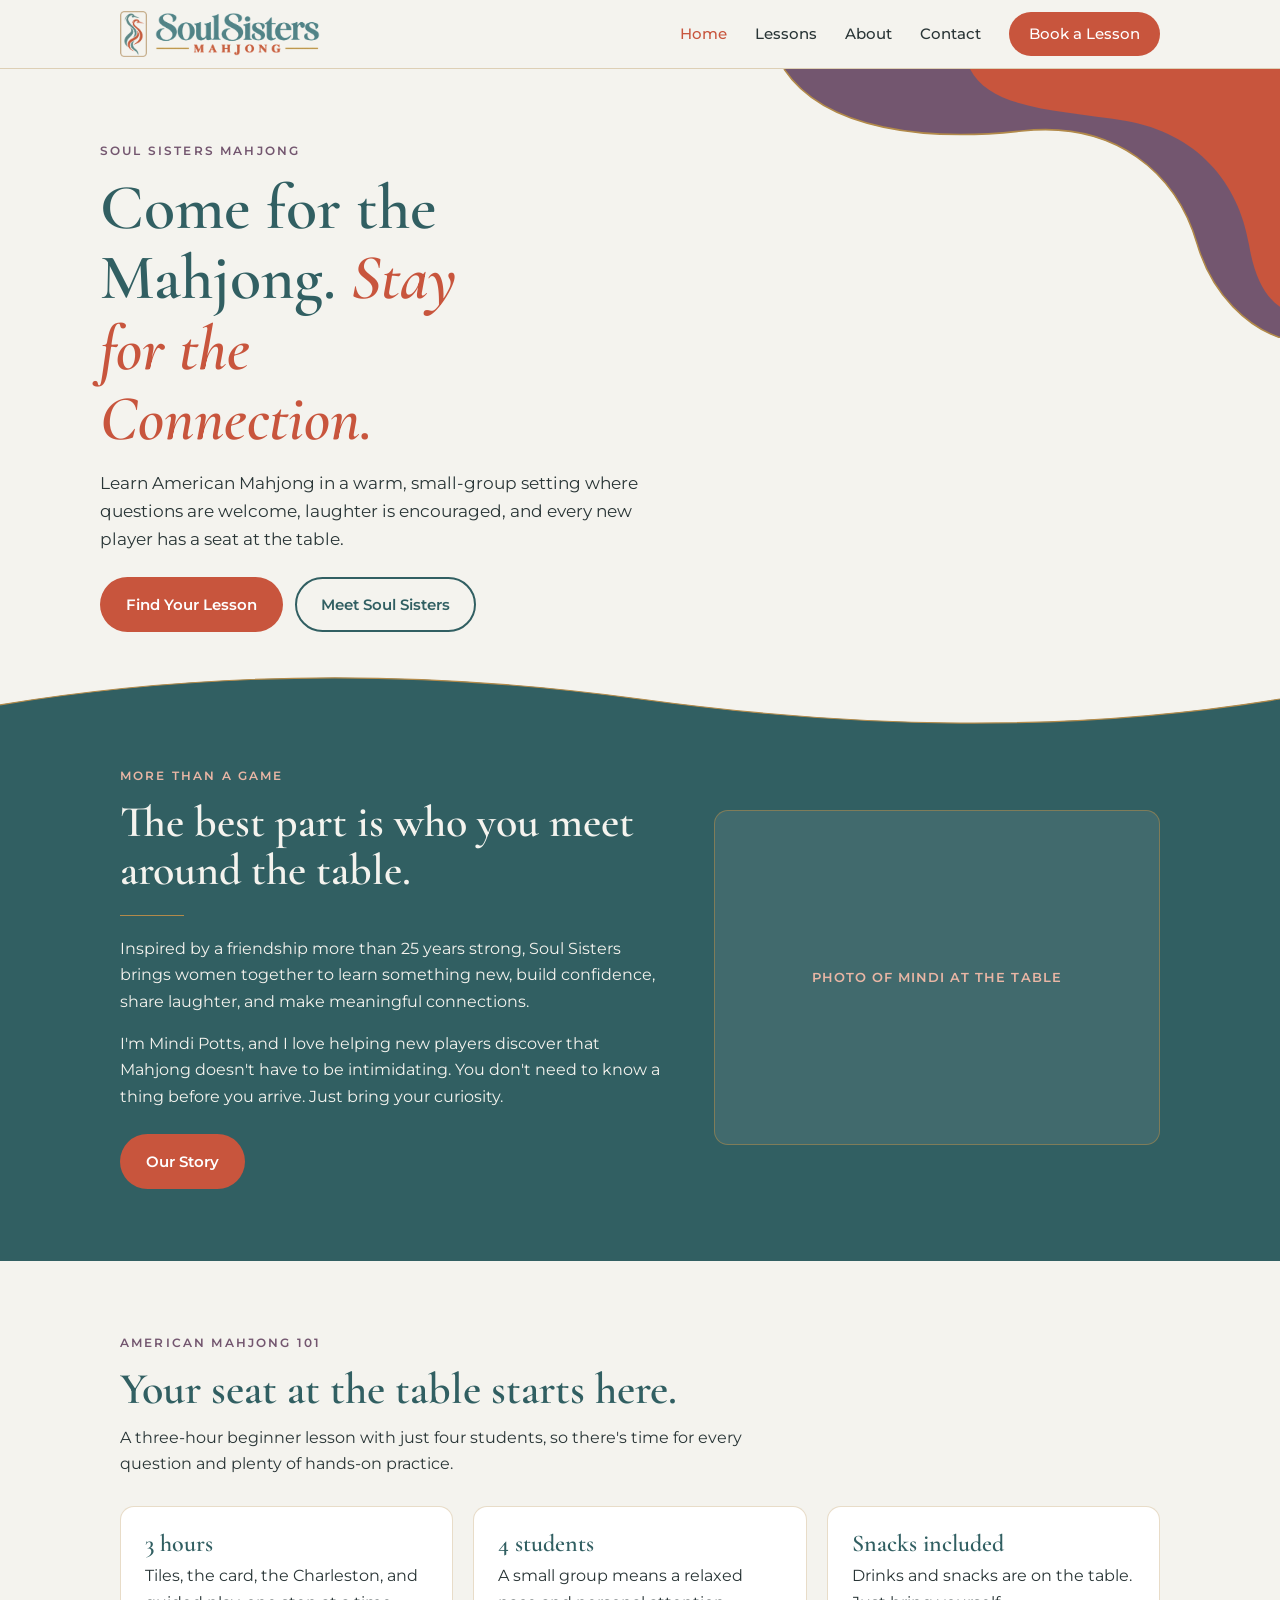
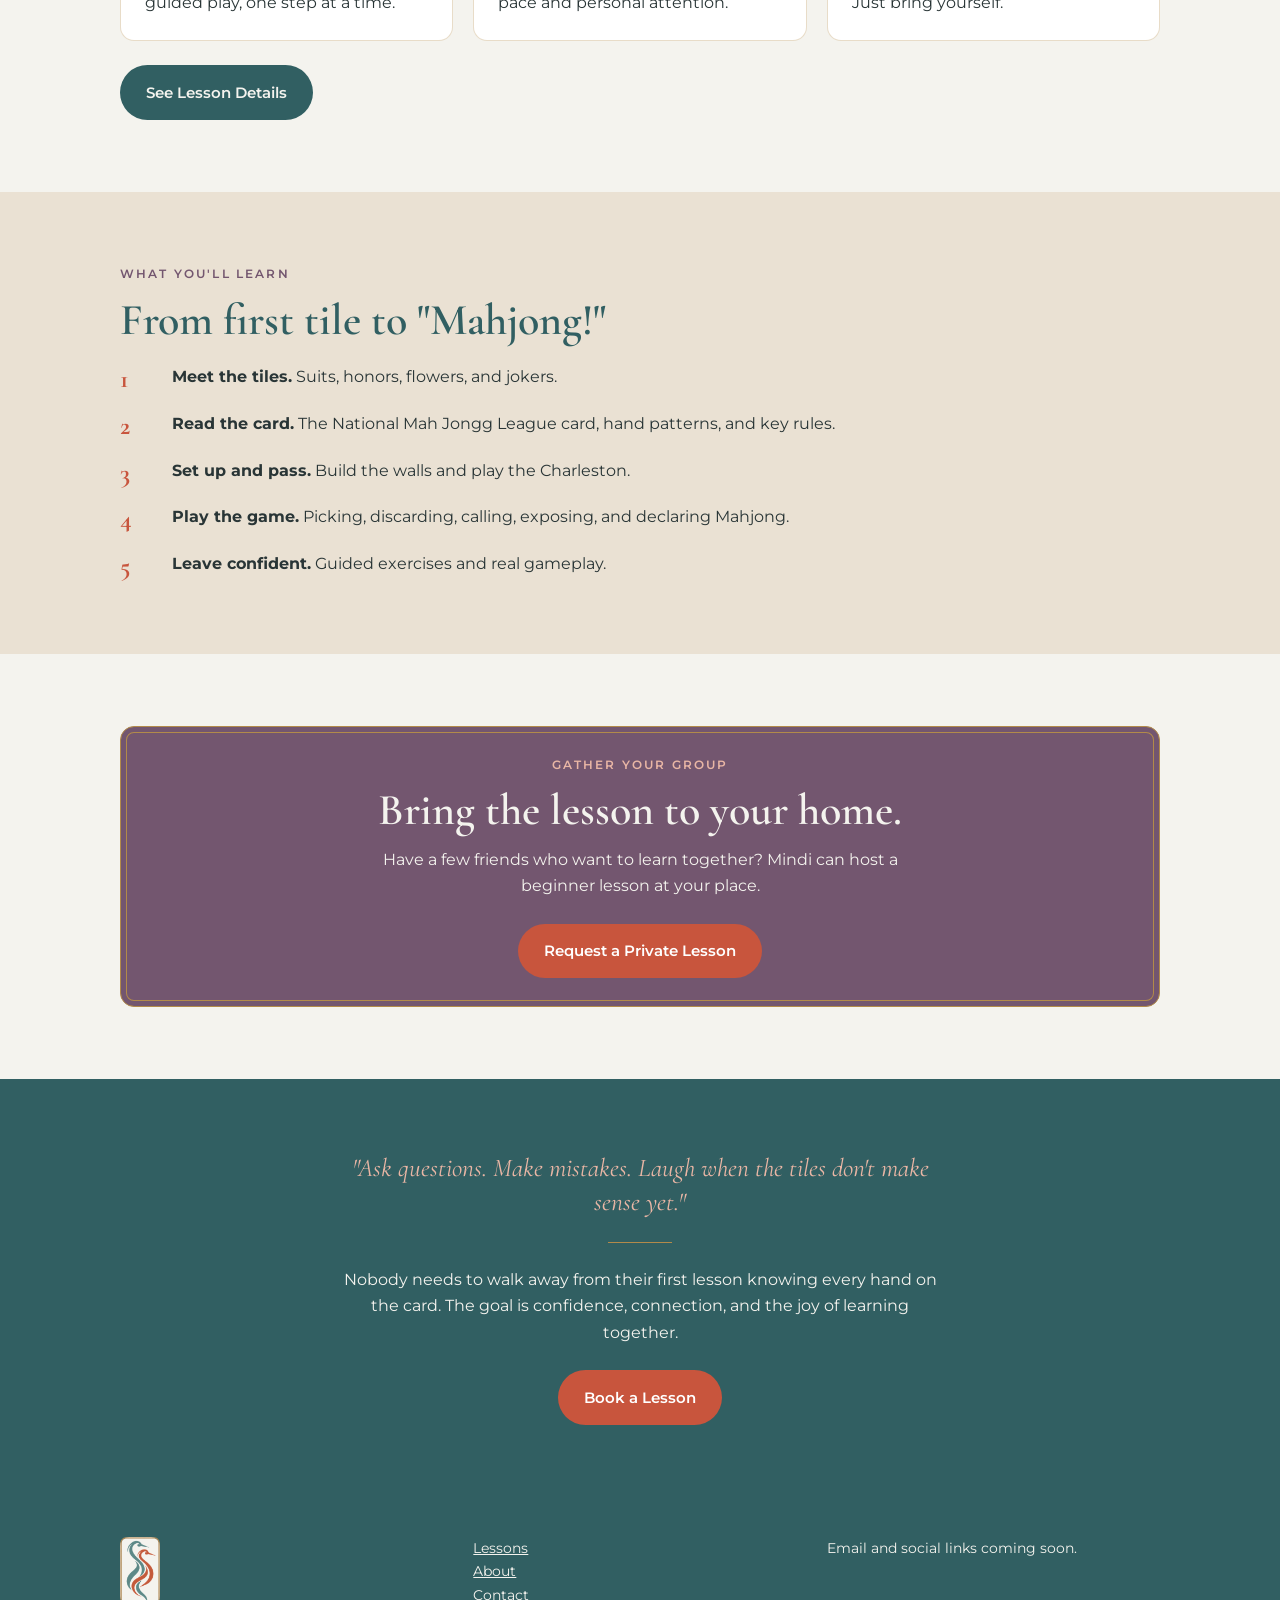
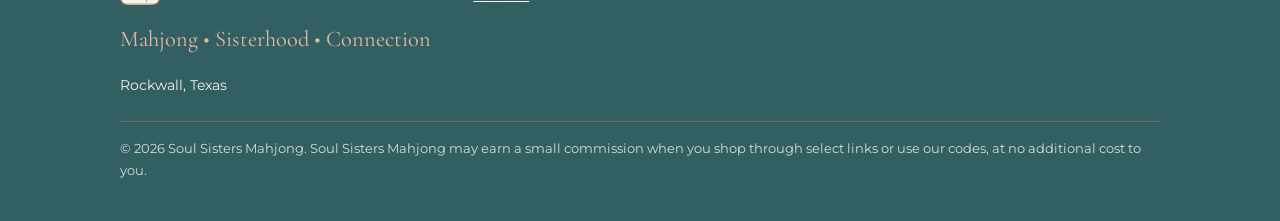
==== index.html @ d0b7b35a "Add official logo and icon to header and footer Co-Authored-By: Claude Opus 5.5 <noreply@anthropic.c" ====
<!DOCTYPE html>
<html lang="en">
<head>
<meta charset="utf-8">
<meta name="viewport" content="width=device-width, initial-scale=1">
<title>Soul Sisters Mahjong</title>
<meta name="description" content="Learn American Mahjong in Rockwall, Texas. Small-group beginner lessons and hosted lessons with Soul Sisters Mahjong.">
<link rel="preconnect" href="https://fonts.googleapis.com">
<link rel="preconnect" href="https://fonts.gstatic.com" crossorigin>
<link href="https://fonts.googleapis.com/css2?family=Cormorant+Garamond:ital,wght@0,500;0,600;0,700;1,500&family=Montserrat:wght@400;500;600;700&display=swap" rel="stylesheet">
<style>
:root{
  --teal:#588B8B;--terracotta:#C8553D;--plum:#73566F;--cream:#F4F3EE;
  --gold:#B28A4A;--deep-teal:#315F62;--blush:#E9B6A5;--sand:#D8C8B2;--ink:#293536;
  --serif:'Cormorant Garamond',Georgia,serif;--sans:'Montserrat',Arial,sans-serif;
  --radius:14px;--max:1080px;
}
*{box-sizing:border-box;margin:0;padding:0}
html{scroll-behavior:smooth}
body{font-family:var(--sans);color:var(--ink);background:var(--cream);font-size:16px;line-height:1.65;-webkit-font-smoothing:antialiased}
h1,h2,h3{font-family:var(--serif);line-height:1.1;color:var(--deep-teal);font-weight:600}
h1{font-size:2.6rem}
h2{font-size:2rem;margin-bottom:.75rem}
h3{font-size:1.5rem;margin-bottom:.4rem}
p+p{margin-top:1rem}
a{color:var(--deep-teal)}
:focus-visible{outline:3px solid var(--terracotta);outline-offset:3px;border-radius:4px}
.wrap{max-width:var(--max);margin:0 auto;padding:0 1.25rem}
.eyebrow{font-size:.75rem;font-weight:600;letter-spacing:.18em;text-transform:uppercase;color:var(--plum);margin-bottom:.75rem;display:block}
.accent{color:var(--terracotta);font-style:italic}
.rule{width:64px;height:1px;background:var(--gold);border:0;margin:1.25rem 0}

/* Buttons */
.btn{display:inline-flex;align-items:center;justify-content:center;min-height:48px;padding:.8rem 1.5rem;border-radius:999px;font-family:var(--sans);font-weight:600;font-size:.95rem;text-decoration:none;cursor:pointer;border:2px solid transparent;transition:transform .15s,background .15s}
.btn:hover{transform:translateY(-1px)}
.btn-primary{background:var(--terracotta);color:#fff}
.btn-primary:hover{background:#b04732}
.btn-dark{background:var(--deep-teal);color:var(--cream)}
.btn-outline{border-color:var(--deep-teal);color:var(--deep-teal);background:transparent}
.btn-row{display:flex;flex-wrap:wrap;gap:.75rem;margin-top:1.5rem}

/* Header */
header{position:sticky;top:0;z-index:20;background:var(--cream);border-bottom:1px solid rgba(178,138,74,.35)}
.bar{display:flex;align-items:center;justify-content:space-between;height:68px}
.logo-slot{display:flex;align-items:center;justify-content:center;height:46px;padding:0 .9rem;border:1.5px dashed var(--gold);border-radius:10px;font-size:.7rem;font-weight:600;letter-spacing:.12em;text-transform:uppercase;color:var(--gold);text-decoration:none;white-space:nowrap}
.brand{display:flex;align-items:center;gap:.5rem;text-decoration:none}
.brand-icon{height:46px;width:auto;display:block}
.brand-word{height:36px;width:auto;display:block}
.menu-btn{width:48px;height:48px;border:0;background:none;cursor:pointer;display:flex;flex-direction:column;justify-content:center;align-items:center;gap:5px}
.menu-btn span{display:block;width:24px;height:2px;background:var(--deep-teal);transition:.2s}
.menu-btn[aria-expanded="true"] span:nth-child(1){transform:translateY(7px) rotate(45deg)}
.menu-btn[aria-expanded="true"] span:nth-child(2){opacity:0}
.menu-btn[aria-expanded="true"] span:nth-child(3){transform:translateY(-7px) rotate(-45deg)}
nav ul{list-style:none}
#nav{display:none;position:absolute;top:68px;left:0;right:0;background:var(--cream);border-bottom:1px solid var(--sand);padding:.5rem 1.25rem 1.25rem}
#nav.open{display:block}
#nav a{display:block;padding:.85rem 0;text-decoration:none;font-weight:500;color:var(--ink);border-bottom:1px solid rgba(216,200,178,.6)}
#nav a[aria-current="page"]{color:var(--terracotta)}
#nav .btn{margin-top:1rem;width:100%;border-bottom:0;color:#fff}

/* Waves */
.wave{display:block;width:100%;height:auto}
.hero{position:relative;overflow:hidden;background:var(--cream)}
.hero-inner{position:relative;z-index:1;padding:2.5rem 0 1rem}
.hero h1{max-width:14ch}
.hero .sub{font-size:1.05rem;max-width:36rem;margin-top:1rem}
.wave-top{position:absolute;top:0;right:0;width:85%;max-width:620px;pointer-events:none}
.page-hero{padding:2.5rem 0 1.5rem}
.page-hero .sub{max-width:38rem;margin-top:.75rem}

/* Sections */
section{padding:3rem 0}
.band-teal{background:var(--deep-teal);color:var(--cream)}
.band-teal h2,.band-teal h3{color:var(--cream)}
.band-teal .eyebrow{color:var(--blush)}
.band-sand{background:#EAE1D3}
.grid{display:grid;gap:1.25rem}
.card{background:#fff;border-radius:var(--radius);padding:1.5rem;border:1px solid rgba(178,138,74,.3)}
.band-teal .card{background:rgba(244,243,238,.08);border-color:rgba(178,138,74,.55);color:var(--cream)}
.steps{list-style:none;counter-reset:s;display:grid;gap:1rem;margin-top:1.25rem}
.steps li{counter-increment:s;display:grid;grid-template-columns:2.5rem 1fr;gap:.75rem;align-items:start}
.steps li::before{content:counter(s);font-family:var(--serif);font-size:1.6rem;font-weight:700;color:var(--terracotta);line-height:1.2}
.price{font-family:var(--serif);font-size:2.8rem;font-weight:700;color:var(--terracotta);line-height:1}
.price small{font-family:var(--sans);font-size:.85rem;font-weight:500;color:var(--ink)}
.facts{list-style:none;margin-top:1rem}
.facts li{padding:.55rem 0;border-top:1px solid var(--sand)}
.photo{aspect-ratio:4/3;border-radius:var(--radius);background:repeating-linear-gradient(45deg,#e7dccb,#e7dccb 12px,#efe6d8 12px,#efe6d8 24px);display:flex;align-items:center;justify-content:center;color:var(--plum);font-size:.8rem;font-weight:600;letter-spacing:.08em;text-transform:uppercase;text-align:center;padding:1rem;border:1px solid var(--sand)}
.quote{font-family:var(--serif);font-size:1.6rem;font-style:italic;color:var(--plum);line-height:1.3}
.note{font-size:.85rem;color:#53605f}

/* Banner (scalloped plum, per flyer) */
.banner{background:var(--plum);color:var(--cream);border-radius:var(--radius);padding:1.75rem 1.5rem;border:1px solid var(--gold);box-shadow:inset 0 0 0 5px var(--plum),inset 0 0 0 6px var(--gold);text-align:center}
.banner h2{color:var(--cream)}

/* Form */
form{display:grid;gap:1rem}
label{font-weight:600;font-size:.9rem;display:block;margin-bottom:.35rem}
input,select,textarea{width:100%;font:inherit;padding:.8rem .9rem;border:1.5px solid var(--sand);border-radius:10px;background:#fff;color:var(--ink);min-height:48px}
input:focus,select:focus,textarea:focus{border-color:var(--deep-teal);outline:none;box-shadow:0 0 0 3px rgba(49,95,98,.2)}
.form-msg{display:none;padding:1rem;border-radius:10px;background:#fff;border-left:4px solid var(--terracotta)}
.form-msg.show{display:block}

/* Footer */
footer{background:var(--deep-teal);color:var(--cream);padding:2.5rem 0 6rem;font-size:.9rem}
.foot-icon{display:inline-block;background:var(--cream);border-radius:9px;line-height:0;margin-bottom:1rem}
.foot-icon img{height:68px;width:auto}
footer .tag{font-family:var(--serif);font-size:1.4rem;color:var(--blush);margin-bottom:.5rem}
footer a{color:var(--cream)}
footer .fine{margin-top:1.5rem;padding-top:1rem;border-top:1px solid rgba(178,138,74,.5);opacity:.85;font-size:.8rem}

/* Sticky mobile CTA */
.sticky-cta{position:fixed;left:1rem;right:1rem;bottom:1rem;z-index:30;box-shadow:0 8px 24px rgba(41,53,54,.25)}

/* Pages */
.page{display:none}
.page.active{display:block}

/* Tablet / desktop */
@media (min-width:760px){
  .brand-word{height:44px}
  h1{font-size:4rem}
  h2{font-size:2.75rem}
  section{padding:4.5rem 0}
  .hero-inner{padding:4.5rem 0 2rem}
  .grid-2{grid-template-columns:1fr 1fr}
  .grid-3{grid-template-columns:repeat(3,1fr)}
  .split{grid-template-columns:1.1fr .9fr;align-items:center;gap:3rem}
  .menu-btn{display:none}
  #nav{display:block;position:static;padding:0;border:0;background:none}
  #nav ul{display:flex;align-items:center;gap:1.75rem}
  #nav a{border:0;padding:.25rem 0;font-size:.92rem}
  #nav .btn{margin:0;width:auto;padding:.6rem 1.25rem;min-height:42px}
  .sticky-cta{display:none}
  footer{padding-bottom:2.5rem}
  .form-2{grid-template-columns:1fr 1fr}
}
@media (prefers-reduced-motion:reduce){*{transition:none!important;scroll-behavior:auto!important}}
</style>
</head>
<body>

<header>
  <div class="wrap bar">
    <a href="#home" class="brand" aria-label="Soul Sisters Mahjong home"><img src="assets/ssm-icon.png" alt="" class="brand-icon" width="142" height="240"><img src="assets/ssm-wordmark.png" alt="Soul Sisters Mahjong" class="brand-word" width="900" height="241"></a>
    <button class="menu-btn" aria-expanded="false" aria-controls="nav" aria-label="Open menu"><span></span><span></span><span></span></button>
    <nav id="nav" aria-label="Main">
      <ul>
        <li><a href="#home">Home</a></li>
        <li><a href="#lessons">Lessons</a></li>
        <li><a href="#about">About</a></li>
        <li><a href="#contact">Contact</a></li>
        <li><a href="#book" class="btn btn-primary book-link">Book a Lesson</a></li>
      </ul>
    </nav>
  </div>
</header>

<main>

<!-- ============ HOME ============ -->
<div class="page" id="page-home">
  <div class="hero">
    <svg class="wave-top" viewBox="0 0 600 260" aria-hidden="true" preserveAspectRatio="xMaxYMin meet">
      <path d="M600 0H120c40 60 140 70 230 60 90-10 150 40 170 110 15 50 50 80 80 90z" fill="#73566F"/>
      <path d="M600 0H300c20 40 90 40 150 50 70 12 110 60 120 120 5 30 15 50 30 60z" fill="#C8553D"/>
      <path d="M120 0c40 60 140 70 230 60 90-10 150 40 170 110 15 50 50 80 80 90" fill="none" stroke="#B28A4A" stroke-width="1.5"/>
    </svg>
    <div class="wrap hero-inner">
      <span class="eyebrow">Soul Sisters Mahjong</span>
      <h1>Come for the Mahjong. <span class="accent">Stay for the Connection.</span></h1>
      <p class="sub">Learn American Mahjong in a warm, small-group setting where questions are welcome, laughter is encouraged, and every new player has a seat at the table.</p>
      <div class="btn-row">
        <a href="#book" class="btn btn-primary book-link">Find Your Lesson</a>
        <a href="#about" class="btn btn-outline">Meet Soul Sisters</a>
      </div>
    </div>
    <svg class="wave" viewBox="0 0 1440 120" aria-hidden="true" preserveAspectRatio="none" style="height:70px">
      <path d="M0 70c240-60 480-60 720-10s480 60 720 0v60H0z" fill="#315F62"/>
      <path d="M0 70c240-60 480-60 720-10s480 60 720 0" fill="none" stroke="#B28A4A" stroke-width="2"/>
    </svg>
  </div>

  <section class="band-teal" style="padding-top:2rem">
    <div class="wrap grid split">
      <div>
        <span class="eyebrow">More Than a Game</span>
        <h2>The best part is who you meet around the table.</h2>
        <hr class="rule">
        <p>Inspired by a friendship more than 25 years strong, Soul Sisters brings women together to learn something new, build confidence, share laughter, and make meaningful connections.</p>
        <p>I'm Mindi Potts, and I love helping new players discover that Mahjong doesn't have to be intimidating. You don't need to know a thing before you arrive. Just bring your curiosity.</p>
        <div class="btn-row"><a href="#about" class="btn btn-primary">Our Story</a></div>
      </div>
      <div class="photo" style="background:rgba(244,243,238,.08);border-color:rgba(178,138,74,.55);color:var(--blush)">Photo of Mindi at the table</div>
    </div>
  </section>

  <section>
    <div class="wrap">
      <span class="eyebrow">American Mahjong 101</span>
      <h2>Your seat at the table starts here.</h2>
      <p style="max-width:40rem">A three-hour beginner lesson with just four students, so there's time for every question and plenty of hands-on practice.</p>
      <div class="grid grid-3" style="margin-top:1.75rem">
        <div class="card"><h3>3 hours</h3><p>Tiles, the card, the Charleston, and guided play, one step at a time.</p></div>
        <div class="card"><h3>4 students</h3><p>A small group means a relaxed pace and personal attention.</p></div>
        <div class="card"><h3>Snacks included</h3><p>Drinks and snacks are on the table. Just bring yourself.</p></div>
      </div>
      <div class="btn-row"><a href="#lessons" class="btn btn-dark">See Lesson Details</a></div>
    </div>
  </section>

  <section class="band-sand">
    <div class="wrap">
      <span class="eyebrow">What You'll Learn</span>
      <h2>From first tile to "Mahjong!"</h2>
      <ol class="steps">
        <li><div><strong>Meet the tiles.</strong> Suits, honors, flowers, and jokers.</div></li>
        <li><div><strong>Read the card.</strong> The National Mah Jongg League card, hand patterns, and key rules.</div></li>
        <li><div><strong>Set up and pass.</strong> Build the walls and play the Charleston.</div></li>
        <li><div><strong>Play the game.</strong> Picking, discarding, calling, exposing, and declaring Mahjong.</div></li>
        <li><div><strong>Leave confident.</strong> Guided exercises and real gameplay.</div></li>
      </ol>
    </div>
  </section>

  <section>
    <div class="wrap">
      <div class="banner">
        <span class="eyebrow" style="color:var(--blush)">Gather Your Group</span>
        <h2>Bring the lesson to your home.</h2>
        <p style="max-width:34rem;margin:0 auto">Have a few friends who want to learn together? Mindi can host a beginner lesson at your place.</p>
        <div class="btn-row" style="justify-content:center"><a href="#contact" class="btn btn-primary">Request a Private Lesson</a></div>
      </div>
    </div>
  </section>

  <section class="band-teal">
    <div class="wrap" style="text-align:center;max-width:40rem">
      <p class="quote" style="color:var(--blush)">"Ask questions. Make mistakes. Laugh when the tiles don't make sense yet."</p>
      <hr class="rule" style="margin:1.5rem auto">
      <p>Nobody needs to walk away from their first lesson knowing every hand on the card. The goal is confidence, connection, and the joy of learning together.</p>
      <div class="btn-row" style="justify-content:center"><a href="#book" class="btn btn-primary book-link">Book a Lesson</a></div>
    </div>
  </section>
</div>

<!-- ============ LESSONS ============ -->
<div class="page" id="page-lessons">
  <div class="wrap page-hero">
    <span class="eyebrow">Learn Mahjong</span>
    <h1>American Mahjong <span class="accent">101</span></h1>
    <p class="sub">Designed for complete beginners. Three hours, four students, and a welcoming table where no question is too small.</p>
  </div>

  <section style="padding-top:1rem">
    <div class="wrap grid grid-2">
      <div class="card">
        <span class="eyebrow">Lesson + 2026 NMJL card</span>
        <div class="price">$55 <small>per person</small></div>
        <p style="margin-top:.75rem">Includes your own National Mah Jongg League card to take home.</p>
      </div>
      <div class="card">
        <span class="eyebrow">Lesson only</span>
        <div class="price">$35 <small>per person</small></div>
        <p style="margin-top:.75rem">For players who already have the current card.</p>
      </div>
    </div>
    <div class="wrap">
      <ul class="facts">
        <li><strong>Length:</strong> 3 hours. Please arrive 10 minutes early.</li>
        <li><strong>Group size:</strong> 4 students maximum.</li>
        <li><strong>Location:</strong> Mindi's home in Rockwall, TX. The address is shared once your seat is confirmed.</li>
        <li><strong>Refreshments:</strong> Snacks and drinks provided.</li>
        <li><strong>Good to know:</strong> A small, friendly French bulldog lives at the home, so let us know about dog allergies.</li>
      </ul>
      <div class="btn-row"><a href="#book" class="btn btn-primary book-link">Reserve Your Seat</a></div>
    </div>
  </section>

  <section class="band-sand">
    <div class="wrap">
      <span class="eyebrow">How the Three Hours Flow</span>
      <h2>One step at a time.</h2>
      <div class="grid grid-2" style="margin-top:1.5rem">
        <div class="card"><h3>Hour one</h3><p>Welcome and introductions, an overview of American Mahjong, then meeting the tiles: Bams, Craks, Dots, Winds, Dragons, Flowers, and Jokers.</p></div>
        <div class="card"><h3>Hour two</h3><p>Reading the NMJL card, then hands-on practice matching sample hands to lines on the card.</p></div>
        <div class="card"><h3>Hour three</h3><p>Setting up the table, the Charleston, and guided play: picking, discarding, calling, exposing, and declaring Mahjong.</p></div>
        <div class="card"><h3>You leave with</h3><p>Real confidence to sit down at a table, plus a few new friends.</p></div>
      </div>
    </div>
  </section>

  <section id="private">
    <div class="wrap grid split">
      <div>
        <span class="eyebrow">Private &amp; Hosted Lessons</span>
        <h2>Learn together with your friends.</h2>
        <hr class="rule">
        <p>Mindi can bring a beginner lesson to your home for your own group. Share your preferred date, your area, and how many people are joining, and she'll follow up with availability and pricing.</p>
        <div class="btn-row"><a href="#contact" class="btn btn-dark">Request a Private Lesson</a></div>
      </div>
      <div class="photo">Photo of a hosted lesson table</div>
    </div>
  </section>
</div>

<!-- ============ ABOUT ============ -->
<div class="page" id="page-about">
  <div class="wrap page-hero">
    <span class="eyebrow">About Soul Sisters</span>
    <h1>Mahjong. Sisterhood. <span class="accent">Connection.</span></h1>
  </div>

  <section style="padding-top:1rem">
    <div class="wrap grid split">
      <div>
        <h2>How it began</h2>
        <hr class="rule">
        <p>Soul Sisters grew from a friendship between two women who shared the same last name, went to the same school, and lived in the same neighborhood, yet didn't meet until later in life.</p>
        <p>They became instant soul sisters, and their friendship has lasted more than 25 years. That unexpected connection is the heart of everything we do: wonderful relationships can begin at a Mahjong table.</p>
      </div>
      <div class="photo">Photo of the two soul sisters</div>
    </div>
  </section>

  <section class="band-teal">
    <div class="wrap grid split">
      <div class="photo" style="background:rgba(244,243,238,.08);border-color:rgba(178,138,74,.55);color:var(--blush)">Portrait of Mindi Potts</div>
      <div>
        <span class="eyebrow">Your Instructor</span>
        <h2>Meet Mindi Potts</h2>
        <hr class="rule">
        <p>I love helping new players discover that Mahjong doesn't have to be intimidating. We'll learn the tiles, understand the card, practice the Charleston, and take the game one step at a time.</p>
        <p>Don't worry about memorizing everything. Mahjong has a learning curve, and that's part of the fun. Ask questions, make mistakes, and laugh along the way.</p>
      </div>
    </div>
  </section>

  <section>
    <div class="wrap" style="text-align:center;max-width:36rem">
      <h2>Pull up a chair.</h2>
      <p>Every table has a seat for you. Come learn something new and find your people.</p>
      <div class="btn-row" style="justify-content:center"><a href="#book" class="btn btn-primary book-link">Join Us at the Table</a></div>
    </div>
  </section>
</div>

<!-- ============ CONTACT ============ -->
<div class="page" id="page-contact">
  <div class="wrap page-hero">
    <span class="eyebrow">Contact</span>
    <h1>Get in <span class="accent">touch</span></h1>
    <p class="sub">Thank you so much for your interest in Soul Sisters Mahjong! Tell us a little about what you're looking for and Mindi will get back to you.</p>
  </div>

  <section style="padding-top:1rem">
    <div class="wrap" style="max-width:720px">
      <p class="note" id="book-note" style="display:none;margin-bottom:1rem;padding:1rem;background:#fff;border-radius:10px;border-left:4px solid var(--gold)">Online booking is coming soon. Send a note below and Mindi will help you find a seat.</p>
      <form id="contact-form" novalidate>
        <div class="grid form-2">
          <div><label for="f-name">Name</label><input id="f-name" name="name" autocomplete="name" required></div>
          <div><label for="f-email">Email</label><input id="f-email" name="email" type="email" autocomplete="email" required></div>
        </div>
        <div class="grid form-2">
          <div><label for="f-type">Lesson type</label>
            <select id="f-type" name="type"><option>Small-group lesson</option><option>Hosted lesson at my home</option><option>Something else</option></select></div>
          <div><label for="f-size">Approximate group size</label><input id="f-size" name="size" inputmode="numeric" placeholder="e.g. 4"></div>
        </div>
        <div class="grid form-2">
          <div><label for="f-date">Preferred date</label><input id="f-date" name="date" type="date"></div>
          <div><label for="f-area">City or area</label><input id="f-area" name="area" autocomplete="address-level2" placeholder="e.g. Rockwall"></div>
        </div>
        <div><label for="f-msg">Message</label><textarea id="f-msg" name="message" rows="4"></textarea></div>
        <button type="submit" class="btn btn-primary" style="justify-self:start">Send Message</button>
        <div class="form-msg" id="form-msg" role="status"></div>
      </form>
    </div>
  </section>
</div>

</main>

<a href="#book" class="btn btn-primary sticky-cta book-link">Book a Lesson</a>

<footer>
  <div class="wrap grid grid-3">
    <div>
      <span class="foot-icon"><img src="assets/ssm-icon.png" alt="" width="142" height="240"></span>
      <p class="tag">Mahjong &bull; Sisterhood &bull; Connection</p>
      <p>Rockwall, Texas</p>
    </div>
    <div>
      <p><a href="#lessons">Lessons</a><br><a href="#about">About</a><br><a href="#contact">Contact</a></p>
    </div>
    <div>
      <p>Email and social links coming soon.</p>
    </div>
  </div>
  <div class="wrap"><p class="fine">&copy; <span id="yr"></span> Soul Sisters Mahjong. Soul Sisters Mahjong may earn a small commission when you shop through select links or use our codes, at no additional cost to you.</p></div>
</footer>

<script>
// ---- SETTINGS ----
// Paste Mindi's Calendly booking link between the quotes, e.g. "https://calendly.com/her-name/mahjong-101"
const CALENDLY_URL = "";

const pages = ["home","lessons","about","contact"];
const nav = document.getElementById("nav");
const menuBtn = document.querySelector(".menu-btn");

document.querySelectorAll(".book-link").forEach(a => {
  if (CALENDLY_URL) { a.href = CALENDLY_URL; a.target = "_blank"; a.rel = "noopener"; }
  else { a.href = "#contact"; a.addEventListener("click", () => { document.getElementById("book-note").style.display = "block"; }); }
});

function show() {
  let id = (location.hash || "#home").slice(1);
  if (id === "private") id = "lessons";
  if (!pages.includes(id)) id = "home";
  pages.forEach(p => document.getElementById("page-" + p).classList.toggle("active", p === id));
  nav.querySelectorAll("a:not(.btn)").forEach(a => { if (a.getAttribute("href") === "#" + id) a.setAttribute("aria-current","page"); else a.removeAttribute("aria-current"); });
  document.title = (id === "home" ? "" : id[0].toUpperCase() + id.slice(1) + " | ") + "Soul Sisters Mahjong";
  if (location.hash === "#private") document.getElementById("private").scrollIntoView();
  else window.scrollTo(0, 0);
  nav.classList.remove("open"); menuBtn.setAttribute("aria-expanded", "false");
}
window.addEventListener("hashchange", show);
show();

menuBtn.addEventListener("click", () => {
  const open = nav.classList.toggle("open");
  menuBtn.setAttribute("aria-expanded", open);
  menuBtn.setAttribute("aria-label", open ? "Close menu" : "Open menu");
});

document.getElementById("contact-form").addEventListener("submit", e => {
  e.preventDefault();
  const f = e.target, msg = document.getElementById("form-msg");
  if (!f.name.value.trim() || !/^\S+@\S+\.\S+$/.test(f.email.value)) {
    msg.textContent = "Please add your name and a valid email so Mindi can reply.";
  } else {
    msg.textContent = "Thank you! This is a preview, so the form isn't connected yet. Nothing was sent.";
  }
  msg.classList.add("show");
});
document.getElementById("yr").textContent = new Date().getFullYear();
</script>
</body>
</html>
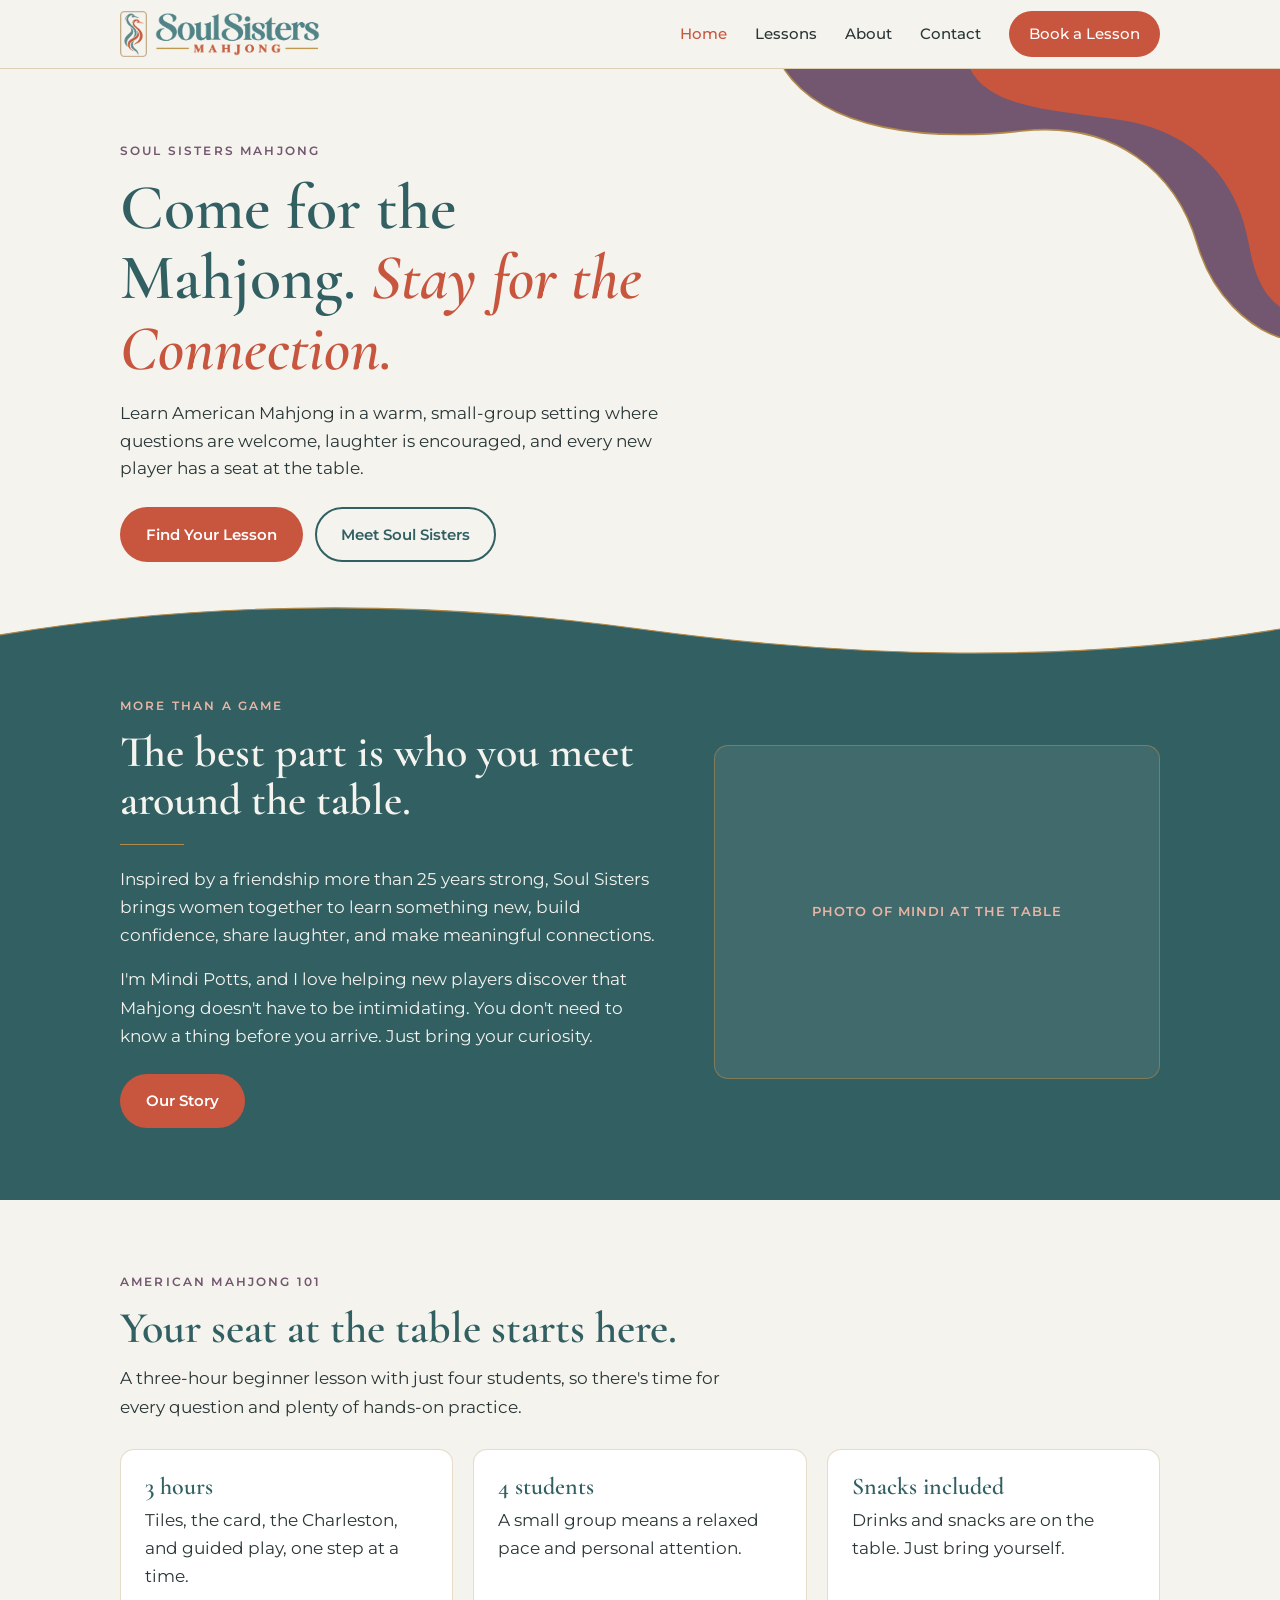
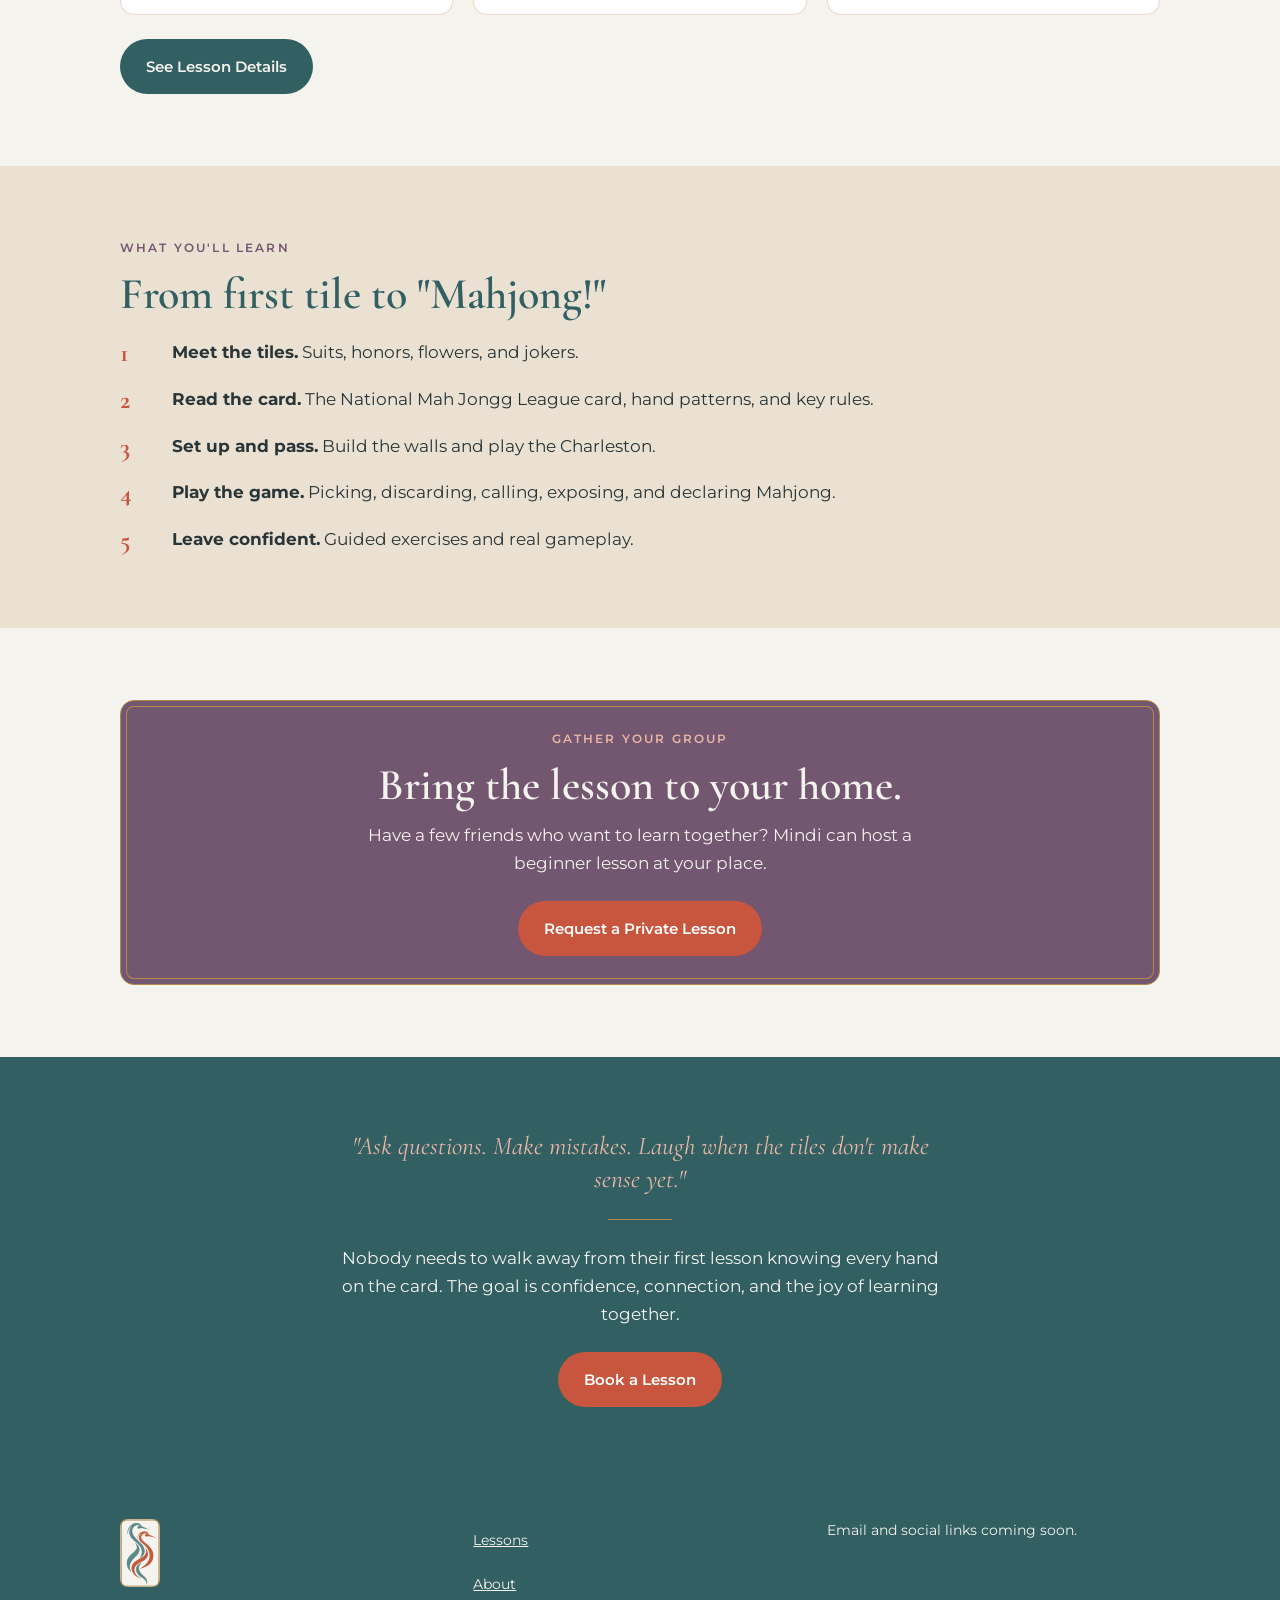
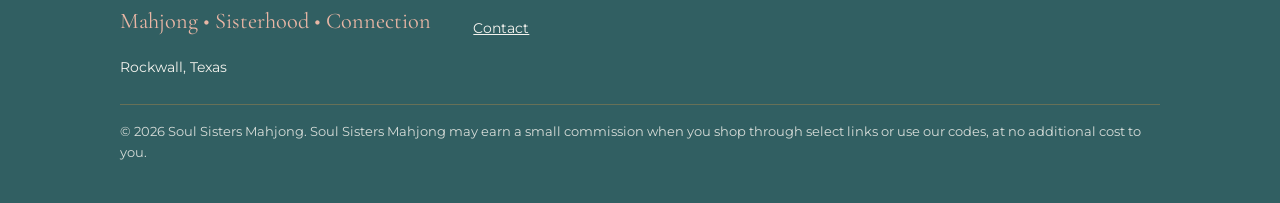
==== commit 180a416a: "Format for desktop and mobile: 44px tap targets, readable line length, fix side padding Co-Authored-" ====
--- a/index.html
+++ b/index.html
@@ -23,6 +23,7 @@
 h2{font-size:2rem;margin-bottom:.75rem}
 h3{font-size:1.5rem;margin-bottom:.4rem}
 p+p{margin-top:1rem}
+main p{max-width:65ch}
 a{color:var(--deep-teal)}
 :focus-visible{outline:3px solid var(--terracotta);outline-offset:3px;border-radius:4px}
 .wrap{max-width:var(--max);margin:0 auto;padding:0 1.25rem}
@@ -61,11 +62,11 @@
 /* Waves */
 .wave{display:block;width:100%;height:auto}
 .hero{position:relative;overflow:hidden;background:var(--cream)}
-.hero-inner{position:relative;z-index:1;padding:2.5rem 0 1rem}
+.hero-inner{position:relative;z-index:1;padding-top:2.5rem;padding-bottom:1rem}
 .hero h1{max-width:14ch}
 .hero .sub{font-size:1.05rem;max-width:36rem;margin-top:1rem}
 .wave-top{position:absolute;top:0;right:0;width:85%;max-width:620px;pointer-events:none}
-.page-hero{padding:2.5rem 0 1.5rem}
+.page-hero{padding-top:2.5rem;padding-bottom:1.5rem}
 .page-hero .sub{max-width:38rem;margin-top:.75rem}
 
 /* Sections */
@@ -105,7 +106,9 @@
 .foot-icon{display:inline-block;background:var(--cream);border-radius:9px;line-height:0;margin-bottom:1rem}
 .foot-icon img{height:68px;width:auto}
 footer .tag{font-family:var(--serif);font-size:1.4rem;color:var(--blush);margin-bottom:.5rem}
-footer a{color:var(--cream)}
+footer a{color:var(--cream);display:inline-flex;align-items:center;min-height:44px}
+footer p br{display:none}
+footer .links{display:flex;flex-direction:column}
 footer .fine{margin-top:1.5rem;padding-top:1rem;border-top:1px solid rgba(178,138,74,.5);opacity:.85;font-size:.8rem}
 
 /* Sticky mobile CTA */
@@ -118,18 +121,20 @@
 /* Tablet / desktop */
 @media (min-width:760px){
   .brand-word{height:44px}
+  body{font-size:17px}
   h1{font-size:4rem}
   h2{font-size:2.75rem}
   section{padding:4.5rem 0}
-  .hero-inner{padding:4.5rem 0 2rem}
+  .hero-inner{padding-top:4.5rem;padding-bottom:2rem}
+  .hero h1{max-width:17ch}
   .grid-2{grid-template-columns:1fr 1fr}
   .grid-3{grid-template-columns:repeat(3,1fr)}
   .split{grid-template-columns:1.1fr .9fr;align-items:center;gap:3rem}
   .menu-btn{display:none}
   #nav{display:block;position:static;padding:0;border:0;background:none}
   #nav ul{display:flex;align-items:center;gap:1.75rem}
-  #nav a{border:0;padding:.25rem 0;font-size:.92rem}
-  #nav .btn{margin:0;width:auto;padding:.6rem 1.25rem;min-height:42px}
+  #nav a{border:0;padding:0;font-size:.92rem;min-height:44px;display:flex;align-items:center}
+  #nav .btn{margin:0;width:auto;padding:.6rem 1.25rem;min-height:46px;justify-content:center}
   .sticky-cta{display:none}
   footer{padding-bottom:2.5rem}
   .form-2{grid-template-columns:1fr 1fr}
@@ -389,7 +394,7 @@
       <p>Rockwall, Texas</p>
     </div>
     <div>
-      <p><a href="#lessons">Lessons</a><br><a href="#about">About</a><br><a href="#contact">Contact</a></p>
+      <p class="links"><a href="#lessons">Lessons</a><a href="#about">About</a><a href="#contact">Contact</a></p>
     </div>
     <div>
       <p>Email and social links coming soon.</p>
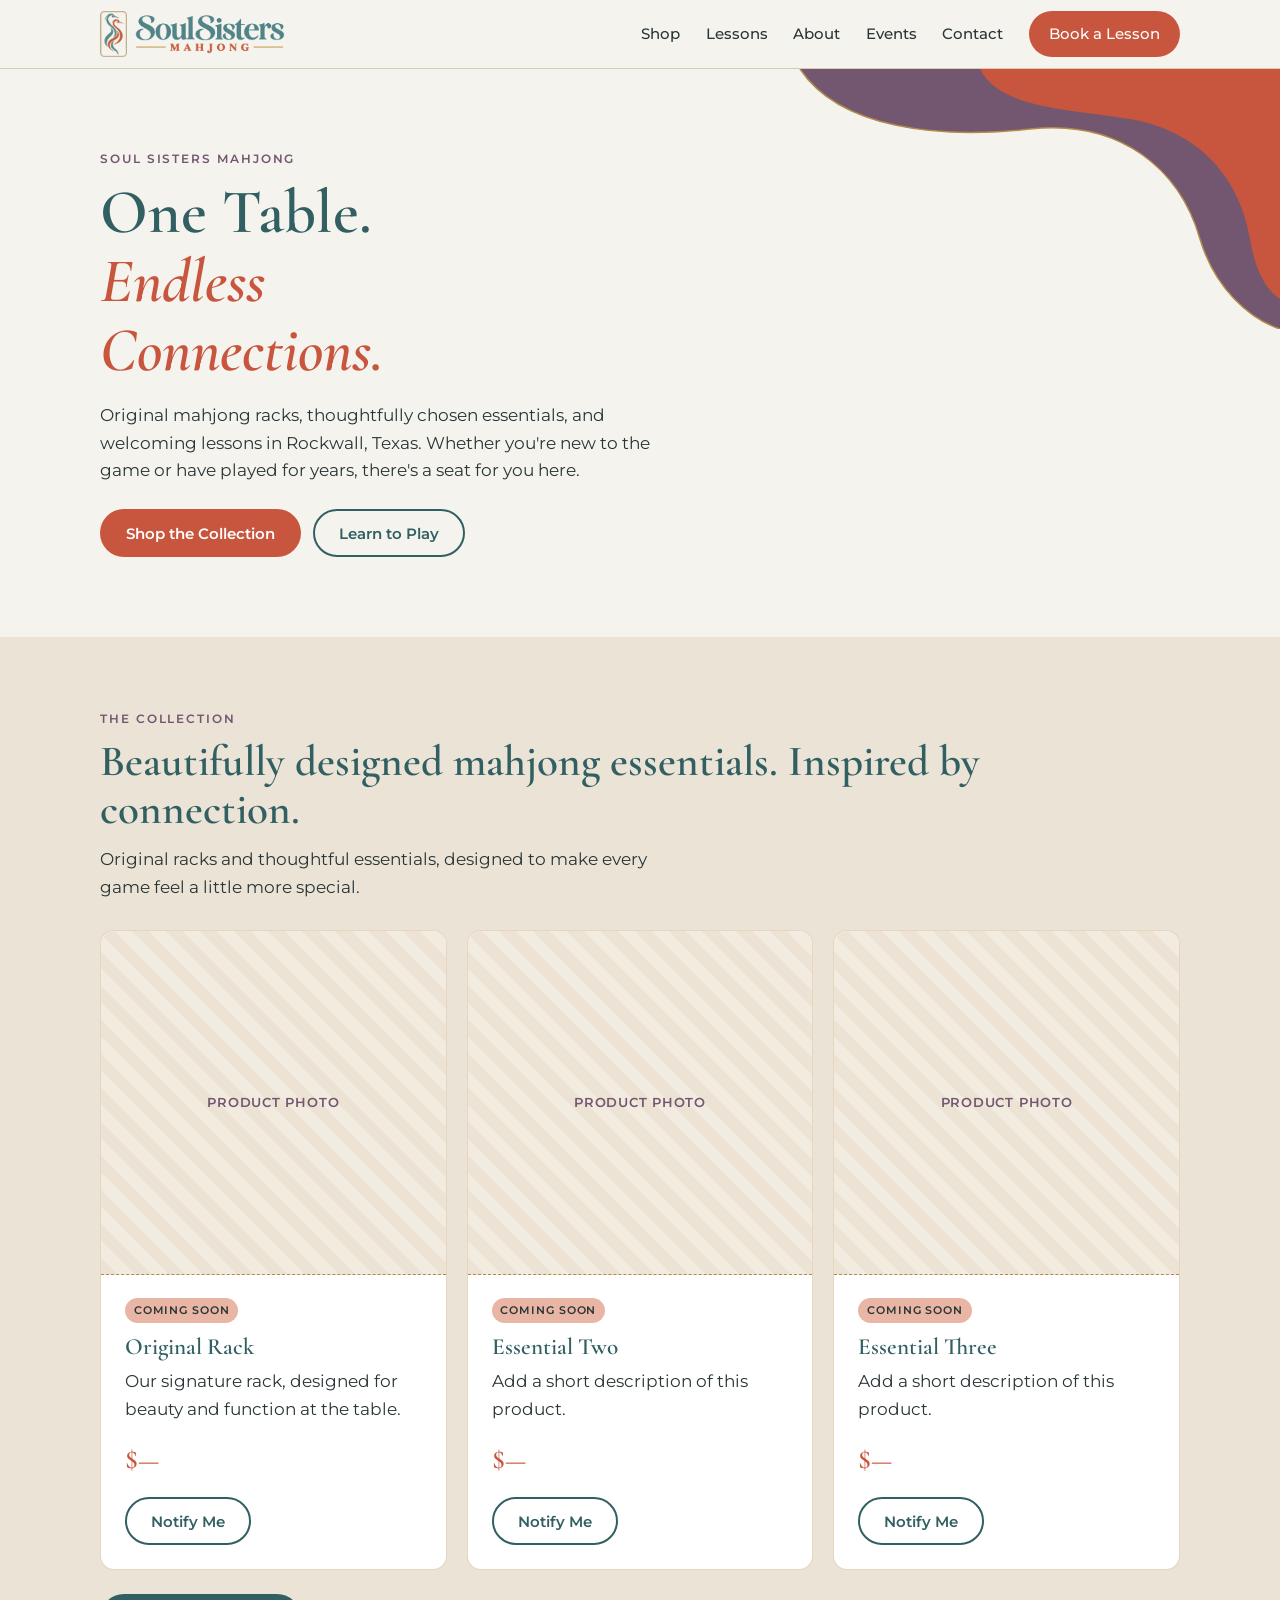
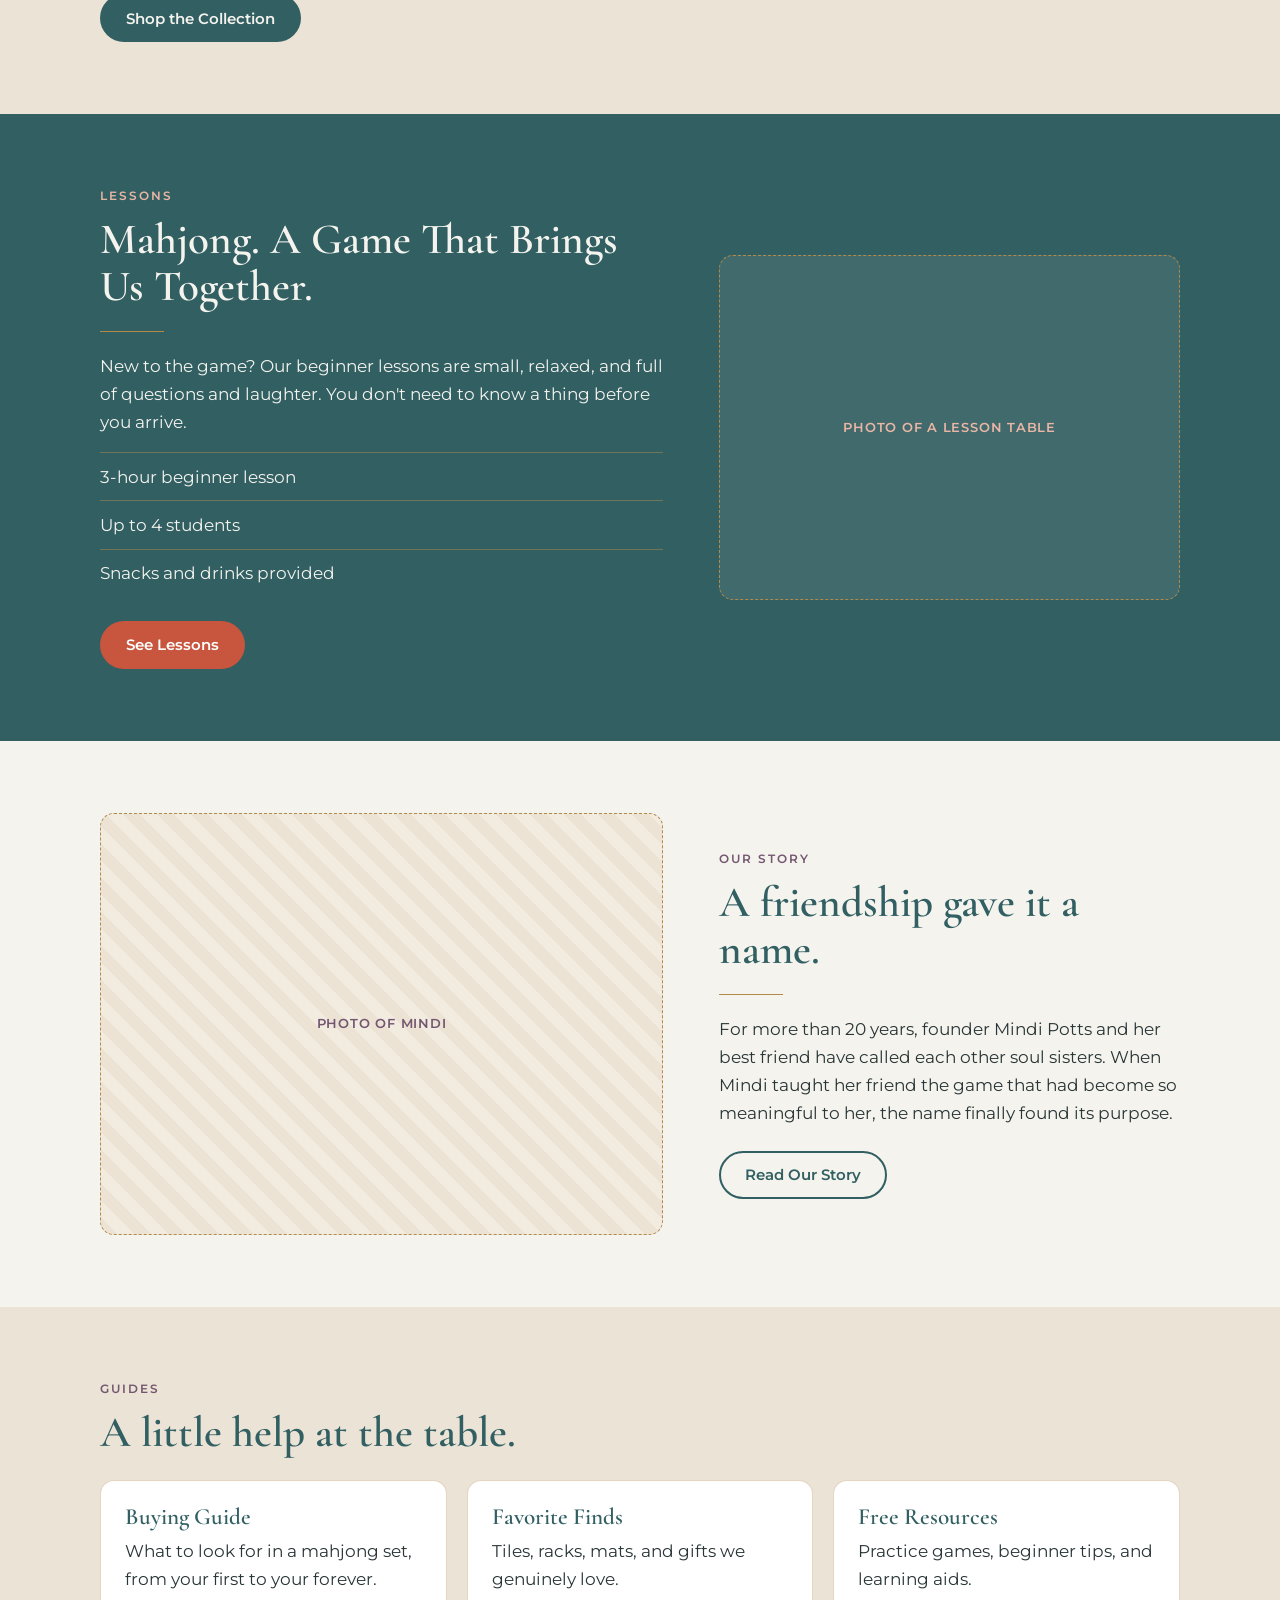
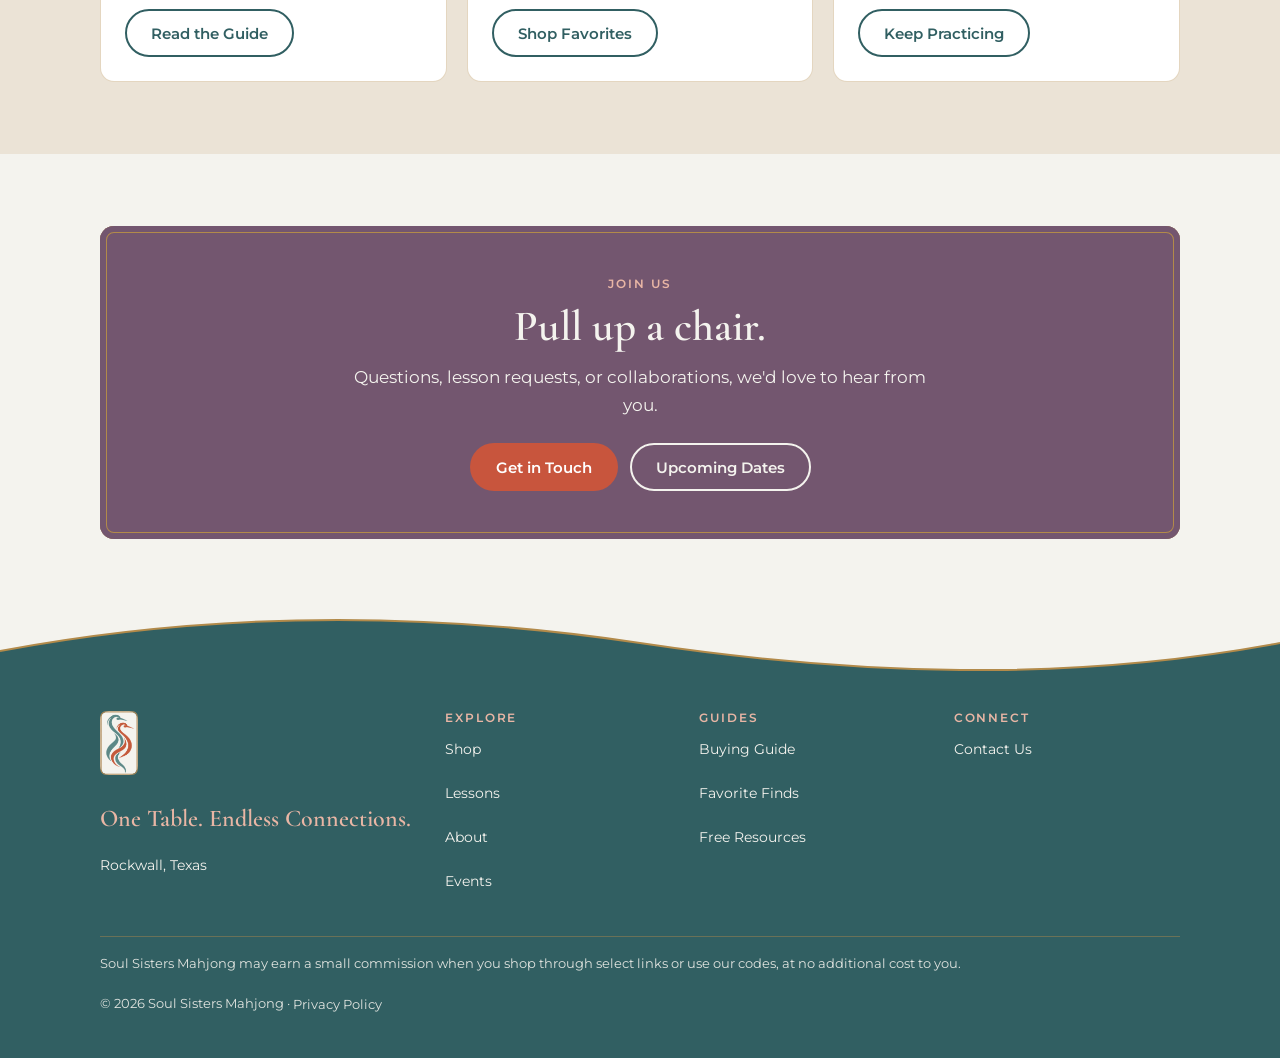
==== commit bb5e7c3e: "Replace 4-page site with the full brand template and booking test page Built from Brand Book v3.0: H" ====
--- a/index.html
+++ b/index.html
@@ -3,451 +3,178 @@
 <head>
 <meta charset="utf-8">
 <meta name="viewport" content="width=device-width, initial-scale=1">
-<title>Soul Sisters Mahjong</title>
-<meta name="description" content="Learn American Mahjong in Rockwall, Texas. Small-group beginner lessons and hosted lessons with Soul Sisters Mahjong.">
-<link rel="preconnect" href="https://fonts.googleapis.com">
-<link rel="preconnect" href="https://fonts.gstatic.com" crossorigin>
-<link href="https://fonts.googleapis.com/css2?family=Cormorant+Garamond:ital,wght@0,500;0,600;0,700;1,500&family=Montserrat:wght@400;500;600;700&display=swap" rel="stylesheet">
-<style>
-:root{
-  --teal:#588B8B;--terracotta:#C8553D;--plum:#73566F;--cream:#F4F3EE;
-  --gold:#B28A4A;--deep-teal:#315F62;--blush:#E9B6A5;--sand:#D8C8B2;--ink:#293536;
-  --serif:'Cormorant Garamond',Georgia,serif;--sans:'Montserrat',Arial,sans-serif;
-  --radius:14px;--max:1080px;
-}
-*{box-sizing:border-box;margin:0;padding:0}
-html{scroll-behavior:smooth}
-body{font-family:var(--sans);color:var(--ink);background:var(--cream);font-size:16px;line-height:1.65;-webkit-font-smoothing:antialiased}
-h1,h2,h3{font-family:var(--serif);line-height:1.1;color:var(--deep-teal);font-weight:600}
-h1{font-size:2.6rem}
-h2{font-size:2rem;margin-bottom:.75rem}
-h3{font-size:1.5rem;margin-bottom:.4rem}
-p+p{margin-top:1rem}
-main p{max-width:65ch}
-a{color:var(--deep-teal)}
-:focus-visible{outline:3px solid var(--terracotta);outline-offset:3px;border-radius:4px}
-.wrap{max-width:var(--max);margin:0 auto;padding:0 1.25rem}
-.eyebrow{font-size:.75rem;font-weight:600;letter-spacing:.18em;text-transform:uppercase;color:var(--plum);margin-bottom:.75rem;display:block}
-.accent{color:var(--terracotta);font-style:italic}
-.rule{width:64px;height:1px;background:var(--gold);border:0;margin:1.25rem 0}
-
-/* Buttons */
-.btn{display:inline-flex;align-items:center;justify-content:center;min-height:48px;padding:.8rem 1.5rem;border-radius:999px;font-family:var(--sans);font-weight:600;font-size:.95rem;text-decoration:none;cursor:pointer;border:2px solid transparent;transition:transform .15s,background .15s}
-.btn:hover{transform:translateY(-1px)}
-.btn-primary{background:var(--terracotta);color:#fff}
-.btn-primary:hover{background:#b04732}
-.btn-dark{background:var(--deep-teal);color:var(--cream)}
-.btn-outline{border-color:var(--deep-teal);color:var(--deep-teal);background:transparent}
-.btn-row{display:flex;flex-wrap:wrap;gap:.75rem;margin-top:1.5rem}
-
-/* Header */
-header{position:sticky;top:0;z-index:20;background:var(--cream);border-bottom:1px solid rgba(178,138,74,.35)}
-.bar{display:flex;align-items:center;justify-content:space-between;height:68px}
-.logo-slot{display:flex;align-items:center;justify-content:center;height:46px;padding:0 .9rem;border:1.5px dashed var(--gold);border-radius:10px;font-size:.7rem;font-weight:600;letter-spacing:.12em;text-transform:uppercase;color:var(--gold);text-decoration:none;white-space:nowrap}
-.brand{display:flex;align-items:center;gap:.5rem;text-decoration:none}
-.brand-icon{height:46px;width:auto;display:block}
-.brand-word{height:36px;width:auto;display:block}
-.menu-btn{width:48px;height:48px;border:0;background:none;cursor:pointer;display:flex;flex-direction:column;justify-content:center;align-items:center;gap:5px}
-.menu-btn span{display:block;width:24px;height:2px;background:var(--deep-teal);transition:.2s}
-.menu-btn[aria-expanded="true"] span:nth-child(1){transform:translateY(7px) rotate(45deg)}
-.menu-btn[aria-expanded="true"] span:nth-child(2){opacity:0}
-.menu-btn[aria-expanded="true"] span:nth-child(3){transform:translateY(-7px) rotate(-45deg)}
-nav ul{list-style:none}
-#nav{display:none;position:absolute;top:68px;left:0;right:0;background:var(--cream);border-bottom:1px solid var(--sand);padding:.5rem 1.25rem 1.25rem}
-#nav.open{display:block}
-#nav a{display:block;padding:.85rem 0;text-decoration:none;font-weight:500;color:var(--ink);border-bottom:1px solid rgba(216,200,178,.6)}
-#nav a[aria-current="page"]{color:var(--terracotta)}
-#nav .btn{margin-top:1rem;width:100%;border-bottom:0;color:#fff}
-
-/* Waves */
-.wave{display:block;width:100%;height:auto}
-.hero{position:relative;overflow:hidden;background:var(--cream)}
-.hero-inner{position:relative;z-index:1;padding-top:2.5rem;padding-bottom:1rem}
-.hero h1{max-width:14ch}
-.hero .sub{font-size:1.05rem;max-width:36rem;margin-top:1rem}
-.wave-top{position:absolute;top:0;right:0;width:85%;max-width:620px;pointer-events:none}
-.page-hero{padding-top:2.5rem;padding-bottom:1.5rem}
-.page-hero .sub{max-width:38rem;margin-top:.75rem}
-
-/* Sections */
-section{padding:3rem 0}
-.band-teal{background:var(--deep-teal);color:var(--cream)}
-.band-teal h2,.band-teal h3{color:var(--cream)}
-.band-teal .eyebrow{color:var(--blush)}
-.band-sand{background:#EAE1D3}
-.grid{display:grid;gap:1.25rem}
-.card{background:#fff;border-radius:var(--radius);padding:1.5rem;border:1px solid rgba(178,138,74,.3)}
-.band-teal .card{background:rgba(244,243,238,.08);border-color:rgba(178,138,74,.55);color:var(--cream)}
-.steps{list-style:none;counter-reset:s;display:grid;gap:1rem;margin-top:1.25rem}
-.steps li{counter-increment:s;display:grid;grid-template-columns:2.5rem 1fr;gap:.75rem;align-items:start}
-.steps li::before{content:counter(s);font-family:var(--serif);font-size:1.6rem;font-weight:700;color:var(--terracotta);line-height:1.2}
-.price{font-family:var(--serif);font-size:2.8rem;font-weight:700;color:var(--terracotta);line-height:1}
-.price small{font-family:var(--sans);font-size:.85rem;font-weight:500;color:var(--ink)}
-.facts{list-style:none;margin-top:1rem}
-.facts li{padding:.55rem 0;border-top:1px solid var(--sand)}
-.photo{aspect-ratio:4/3;border-radius:var(--radius);background:repeating-linear-gradient(45deg,#e7dccb,#e7dccb 12px,#efe6d8 12px,#efe6d8 24px);display:flex;align-items:center;justify-content:center;color:var(--plum);font-size:.8rem;font-weight:600;letter-spacing:.08em;text-transform:uppercase;text-align:center;padding:1rem;border:1px solid var(--sand)}
-.quote{font-family:var(--serif);font-size:1.6rem;font-style:italic;color:var(--plum);line-height:1.3}
-.note{font-size:.85rem;color:#53605f}
-
-/* Banner (scalloped plum, per flyer) */
-.banner{background:var(--plum);color:var(--cream);border-radius:var(--radius);padding:1.75rem 1.5rem;border:1px solid var(--gold);box-shadow:inset 0 0 0 5px var(--plum),inset 0 0 0 6px var(--gold);text-align:center}
-.banner h2{color:var(--cream)}
-
-/* Form */
-form{display:grid;gap:1rem}
-label{font-weight:600;font-size:.9rem;display:block;margin-bottom:.35rem}
-input,select,textarea{width:100%;font:inherit;padding:.8rem .9rem;border:1.5px solid var(--sand);border-radius:10px;background:#fff;color:var(--ink);min-height:48px}
-input:focus,select:focus,textarea:focus{border-color:var(--deep-teal);outline:none;box-shadow:0 0 0 3px rgba(49,95,98,.2)}
-.form-msg{display:none;padding:1rem;border-radius:10px;background:#fff;border-left:4px solid var(--terracotta)}
-.form-msg.show{display:block}
-
-/* Footer */
-footer{background:var(--deep-teal);color:var(--cream);padding:2.5rem 0 6rem;font-size:.9rem}
-.foot-icon{display:inline-block;background:var(--cream);border-radius:9px;line-height:0;margin-bottom:1rem}
-.foot-icon img{height:68px;width:auto}
-footer .tag{font-family:var(--serif);font-size:1.4rem;color:var(--blush);margin-bottom:.5rem}
-footer a{color:var(--cream);display:inline-flex;align-items:center;min-height:44px}
-footer p br{display:none}
-footer .links{display:flex;flex-direction:column}
-footer .fine{margin-top:1.5rem;padding-top:1rem;border-top:1px solid rgba(178,138,74,.5);opacity:.85;font-size:.8rem}
-
-/* Sticky mobile CTA */
-.sticky-cta{position:fixed;left:1rem;right:1rem;bottom:1rem;z-index:30;box-shadow:0 8px 24px rgba(41,53,54,.25)}
-
-/* Pages */
-.page{display:none}
-.page.active{display:block}
-
-/* Tablet / desktop */
-@media (min-width:760px){
-  .brand-word{height:44px}
-  body{font-size:17px}
-  h1{font-size:4rem}
-  h2{font-size:2.75rem}
-  section{padding:4.5rem 0}
-  .hero-inner{padding-top:4.5rem;padding-bottom:2rem}
-  .hero h1{max-width:17ch}
-  .grid-2{grid-template-columns:1fr 1fr}
-  .grid-3{grid-template-columns:repeat(3,1fr)}
-  .split{grid-template-columns:1.1fr .9fr;align-items:center;gap:3rem}
-  .menu-btn{display:none}
-  #nav{display:block;position:static;padding:0;border:0;background:none}
-  #nav ul{display:flex;align-items:center;gap:1.75rem}
-  #nav a{border:0;padding:0;font-size:.92rem;min-height:44px;display:flex;align-items:center}
-  #nav .btn{margin:0;width:auto;padding:.6rem 1.25rem;min-height:46px;justify-content:center}
-  .sticky-cta{display:none}
-  footer{padding-bottom:2.5rem}
-  .form-2{grid-template-columns:1fr 1fr}
-}
-@media (prefers-reduced-motion:reduce){*{transition:none!important;scroll-behavior:auto!important}}
-</style>
+<title>Soul Sisters Mahjong | One Table. Endless Connections.</title>
+<meta name="description" content="Original mahjong racks, thoughtfully chosen essentials, and welcoming beginner lessons in Rockwall, Texas.">
+<meta property="og:title" content="Soul Sisters Mahjong | One Table. Endless Connections.">
+<meta property="og:description" content="Original mahjong racks, thoughtfully chosen essentials, and welcoming beginner lessons in Rockwall, Texas.">
+<meta property="og:type" content="website">
+<meta name="theme-color" content="#315F62">
+<link rel="icon" type="image/png" href="assets/ssm-icon.png">
+<link rel="preload" href="fonts/cormorant-garamond-latin-600-normal.woff2" as="font" type="font/woff2" crossorigin>
+<link rel="stylesheet" href="css/style.css">
 </head>
 <body>
-
-<header>
+<a class="skip" href="#main">Skip to content</a>
+<header class="site-header">
   <div class="wrap bar">
-    <a href="#home" class="brand" aria-label="Soul Sisters Mahjong home"><img src="assets/ssm-icon.png" alt="" class="brand-icon" width="142" height="240"><img src="assets/ssm-wordmark.png" alt="Soul Sisters Mahjong" class="brand-word" width="900" height="241"></a>
-    <button class="menu-btn" aria-expanded="false" aria-controls="nav" aria-label="Open menu"><span></span><span></span><span></span></button>
-    <nav id="nav" aria-label="Main">
+    <a href="index.html" class="brand" aria-label="Soul Sisters Mahjong home">
+      <img src="assets/ssm-icon.png" alt="" class="brand-icon" width="142" height="240">
+      <img src="assets/ssm-wordmark.png" alt="Soul Sisters Mahjong" class="brand-word" width="900" height="241">
+    </a>
+    <button class="menu-btn" aria-expanded="false" aria-controls="site-nav" aria-label="Open menu"><span></span><span></span><span></span></button>
+    <nav id="site-nav" class="site-nav" aria-label="Main">
       <ul>
-        <li><a href="#home">Home</a></li>
-        <li><a href="#lessons">Lessons</a></li>
-        <li><a href="#about">About</a></li>
-        <li><a href="#contact">Contact</a></li>
-        <li><a href="#book" class="btn btn-primary book-link">Book a Lesson</a></li>
+        <li><a href="shop.html">Shop</a></li>
+        <li><a href="lessons.html">Lessons</a></li>
+        <li><a href="about.html">About</a></li>
+        <li><a href="events.html">Events</a></li>
+        <li><a href="contact.html">Contact</a></li>
+        <li><a href="contact.html" class="btn btn-primary" data-book>Book a Lesson</a></li>
       </ul>
     </nav>
   </div>
 </header>
-
-<main>
-
-<!-- ============ HOME ============ -->
-<div class="page" id="page-home">
-  <div class="hero">
-    <svg class="wave-top" viewBox="0 0 600 260" aria-hidden="true" preserveAspectRatio="xMaxYMin meet">
+<main id="main">
+<div class="hero">
+  <svg class="wave-top" viewBox="0 0 600 260" aria-hidden="true" focusable="false">
       <path d="M600 0H120c40 60 140 70 230 60 90-10 150 40 170 110 15 50 50 80 80 90z" fill="#73566F"/>
       <path d="M600 0H300c20 40 90 40 150 50 70 12 110 60 120 120 5 30 15 50 30 60z" fill="#C8553D"/>
       <path d="M120 0c40 60 140 70 230 60 90-10 150 40 170 110 15 50 50 80 80 90" fill="none" stroke="#B28A4A" stroke-width="1.5"/>
     </svg>
-    <div class="wrap hero-inner">
-      <span class="eyebrow">Soul Sisters Mahjong</span>
-      <h1>Come for the Mahjong. <span class="accent">Stay for the Connection.</span></h1>
-      <p class="sub">Learn American Mahjong in a warm, small-group setting where questions are welcome, laughter is encouraged, and every new player has a seat at the table.</p>
-      <div class="btn-row">
-        <a href="#book" class="btn btn-primary book-link">Find Your Lesson</a>
-        <a href="#about" class="btn btn-outline">Meet Soul Sisters</a>
+  <div class="wrap hero-inner">
+    <span class="label">Soul Sisters Mahjong</span>
+    <h1>One Table. <em>Endless Connections.</em></h1>
+    <p class="lead">Original mahjong racks, thoughtfully chosen essentials, and welcoming lessons in Rockwall, Texas. Whether you're new to the game or have played for years, there's a seat for you here.</p>
+    <div class="btn-row">
+      <a href="shop.html" class="btn btn-primary">Shop the Collection</a>
+      <a href="lessons.html" class="btn btn-outline">Learn to Play</a>
+    </div>
+  </div>
+</div>
+
+<section class="band-sand">
+  <div class="wrap">
+    <span class="label">The Collection</span>
+    <h2>Beautifully designed mahjong essentials. Inspired by connection.</h2>
+    <p>Original racks and thoughtful essentials, designed to make every game feel a little more special.</p>
+    <div class="grid grid-3" style="margin-top:1.75rem">
+      <article class="card product">
+          <div class="ph square">Product photo</div>
+          <span class="tag">Coming soon</span>
+          <h3 style="margin-top:.75rem">Original Rack</h3>
+          <p>Our signature rack, designed for beauty and function at the table.</p>
+          <p class="price">$&mdash;</p>
+          <a href="contact.html" class="btn btn-outline">Notify Me</a>
+        </article>
+      <article class="card product">
+          <div class="ph square">Product photo</div>
+          <span class="tag">Coming soon</span>
+          <h3 style="margin-top:.75rem">Essential Two</h3>
+          <p>Add a short description of this product.</p>
+          <p class="price">$&mdash;</p>
+          <a href="contact.html" class="btn btn-outline">Notify Me</a>
+        </article>
+      <article class="card product">
+          <div class="ph square">Product photo</div>
+          <span class="tag">Coming soon</span>
+          <h3 style="margin-top:.75rem">Essential Three</h3>
+          <p>Add a short description of this product.</p>
+          <p class="price">$&mdash;</p>
+          <a href="contact.html" class="btn btn-outline">Notify Me</a>
+        </article>
+    </div>
+    <div class="btn-row"><a href="shop.html" class="btn btn-dark">Shop the Collection</a></div>
+  </div>
+</section>
+
+<section class="band-teal">
+  <div class="wrap split">
+    <div>
+      <span class="label">Lessons</span>
+      <h2>Mahjong. A Game That Brings Us Together.</h2>
+      <hr class="rule">
+      <p>New to the game? Our beginner lessons are small, relaxed, and full of questions and laughter. You don't need to know a thing before you arrive.</p>
+      <ul class="facts">
+        <li>3-hour beginner lesson</li>
+        <li>Up to 4 students</li>
+        <li>Snacks and drinks provided</li>
+      </ul>
+      <div class="btn-row"><a href="lessons.html" class="btn btn-primary">See Lessons</a></div>
+    </div>
+    <div class="ph ">Photo of a lesson table</div>
+  </div>
+</section>
+
+<section>
+  <div class="wrap split flip">
+    <div>
+      <span class="label">Our Story</span>
+      <h2>A friendship gave it a name.</h2>
+      <hr class="rule">
+      <p>For more than 20 years, founder Mindi Potts and her best friend have called each other soul sisters. When Mindi taught her friend the game that had become so meaningful to her, the name finally found its purpose.</p>
+      <div class="btn-row"><a href="about.html" class="btn btn-outline">Read Our Story</a></div>
+    </div>
+    <div class="ph ">Photo of Mindi</div>
+  </div>
+</section>
+
+<section class="band-sand">
+  <div class="wrap">
+    <span class="label">Guides</span>
+    <h2>A little help at the table.</h2>
+    <div class="grid grid-3" style="margin-top:1.5rem">
+      <article class="card"><h3>Buying Guide</h3><p>What to look for in a mahjong set, from your first to your forever.</p><a href="buying-guide.html" class="btn btn-outline">Read the Guide</a></article>
+      <article class="card"><h3>Favorite Finds</h3><p>Tiles, racks, mats, and gifts we genuinely love.</p><a href="favorites.html" class="btn btn-outline">Shop Favorites</a></article>
+      <article class="card"><h3>Free Resources</h3><p>Practice games, beginner tips, and learning aids.</p><a href="resources.html" class="btn btn-outline">Keep Practicing</a></article>
+    </div>
+  </div>
+</section>
+
+<section>
+  <div class="wrap">
+    <div class="banner">
+      <span class="label">Join Us</span>
+      <h2>Pull up a chair.</h2>
+      <p>Questions, lesson requests, or collaborations, we'd love to hear from you.</p>
+      <div class="btn-row" style="justify-content:center">
+        <a href="contact.html" class="btn btn-primary">Get in Touch</a>
+        <a href="events.html" class="btn btn-light">Upcoming Dates</a>
       </div>
     </div>
-    <svg class="wave" viewBox="0 0 1440 120" aria-hidden="true" preserveAspectRatio="none" style="height:70px">
-      <path d="M0 70c240-60 480-60 720-10s480 60 720 0v60H0z" fill="#315F62"/>
-      <path d="M0 70c240-60 480-60 720-10s480 60 720 0" fill="none" stroke="#B28A4A" stroke-width="2"/>
-    </svg>
   </div>
-
-  <section class="band-teal" style="padding-top:2rem">
-    <div class="wrap grid split">
-      <div>
-        <span class="eyebrow">More Than a Game</span>
-        <h2>The best part is who you meet around the table.</h2>
-        <hr class="rule">
-        <p>Inspired by a friendship more than 25 years strong, Soul Sisters brings women together to learn something new, build confidence, share laughter, and make meaningful connections.</p>
-        <p>I'm Mindi Potts, and I love helping new players discover that Mahjong doesn't have to be intimidating. You don't need to know a thing before you arrive. Just bring your curiosity.</p>
-        <div class="btn-row"><a href="#about" class="btn btn-primary">Our Story</a></div>
+</section>
+</main>
+<svg class="footer-wave" viewBox="0 0 1440 60" preserveAspectRatio="none" aria-hidden="true" focusable="false">
+  <path d="M0 40c240-40 480-40 720-8s480 40 720 0v28H0z" fill="#315F62"/>
+  <path d="M0 40c240-40 480-40 720-8s480 40 720 0" fill="none" stroke="#B28A4A" stroke-width="2"/>
+</svg>
+<footer class="site-footer">
+  <div class="wrap">
+    <div class="foot-grid">
+      <div class="foot-brand">
+        <span class="icon-chip"><img src="assets/ssm-icon.png" alt="" width="142" height="240"></span>
+        <p class="foot-tagline">One Table. Endless Connections.</p>
+        <p>Rockwall, Texas</p>
       </div>
-      <div class="photo" style="background:rgba(244,243,238,.08);border-color:rgba(178,138,74,.55);color:var(--blush)">Photo of Mindi at the table</div>
-    </div>
-  </section>
-
-  <section>
-    <div class="wrap">
-      <span class="eyebrow">American Mahjong 101</span>
-      <h2>Your seat at the table starts here.</h2>
-      <p style="max-width:40rem">A three-hour beginner lesson with just four students, so there's time for every question and plenty of hands-on practice.</p>
-      <div class="grid grid-3" style="margin-top:1.75rem">
-        <div class="card"><h3>3 hours</h3><p>Tiles, the card, the Charleston, and guided play, one step at a time.</p></div>
-        <div class="card"><h3>4 students</h3><p>A small group means a relaxed pace and personal attention.</p></div>
-        <div class="card"><h3>Snacks included</h3><p>Drinks and snacks are on the table. Just bring yourself.</p></div>
+      <div class="foot-col">
+        <h2>Explore</h2>
+        <ul><li><a href="shop.html">Shop</a></li><li><a href="lessons.html">Lessons</a></li><li><a href="about.html">About</a></li><li><a href="events.html">Events</a></li></ul>
       </div>
-      <div class="btn-row"><a href="#lessons" class="btn btn-dark">See Lesson Details</a></div>
-    </div>
-  </section>
-
-  <section class="band-sand">
-    <div class="wrap">
-      <span class="eyebrow">What You'll Learn</span>
-      <h2>From first tile to "Mahjong!"</h2>
-      <ol class="steps">
-        <li><div><strong>Meet the tiles.</strong> Suits, honors, flowers, and jokers.</div></li>
-        <li><div><strong>Read the card.</strong> The National Mah Jongg League card, hand patterns, and key rules.</div></li>
-        <li><div><strong>Set up and pass.</strong> Build the walls and play the Charleston.</div></li>
-        <li><div><strong>Play the game.</strong> Picking, discarding, calling, exposing, and declaring Mahjong.</div></li>
-        <li><div><strong>Leave confident.</strong> Guided exercises and real gameplay.</div></li>
-      </ol>
-    </div>
-  </section>
-
-  <section>
-    <div class="wrap">
-      <div class="banner">
-        <span class="eyebrow" style="color:var(--blush)">Gather Your Group</span>
-        <h2>Bring the lesson to your home.</h2>
-        <p style="max-width:34rem;margin:0 auto">Have a few friends who want to learn together? Mindi can host a beginner lesson at your place.</p>
-        <div class="btn-row" style="justify-content:center"><a href="#contact" class="btn btn-primary">Request a Private Lesson</a></div>
+      <div class="foot-col">
+        <h2>Guides</h2>
+        <ul><li><a href="buying-guide.html">Buying Guide</a></li><li><a href="favorites.html">Favorite Finds</a></li><li><a href="resources.html">Free Resources</a></li></ul>
+      </div>
+      <div class="foot-col">
+        <h2>Connect</h2>
+        <ul><li><a href="contact.html">Contact Us</a></li><li><a data-email hidden href="#">Email</a></li><li><a data-social="instagram" hidden href="#">Instagram</a></li><li><a data-social="facebook" hidden href="#">Facebook</a></li></ul>
       </div>
     </div>
-  </section>
-
-  <section class="band-teal">
-    <div class="wrap" style="text-align:center;max-width:40rem">
-      <p class="quote" style="color:var(--blush)">"Ask questions. Make mistakes. Laugh when the tiles don't make sense yet."</p>
-      <hr class="rule" style="margin:1.5rem auto">
-      <p>Nobody needs to walk away from their first lesson knowing every hand on the card. The goal is confidence, connection, and the joy of learning together.</p>
-      <div class="btn-row" style="justify-content:center"><a href="#book" class="btn btn-primary book-link">Book a Lesson</a></div>
-    </div>
-  </section>
-</div>
-
-<!-- ============ LESSONS ============ -->
-<div class="page" id="page-lessons">
-  <div class="wrap page-hero">
-    <span class="eyebrow">Learn Mahjong</span>
-    <h1>American Mahjong <span class="accent">101</span></h1>
-    <p class="sub">Designed for complete beginners. Three hours, four students, and a welcoming table where no question is too small.</p>
-  </div>
-
-  <section style="padding-top:1rem">
-    <div class="wrap grid grid-2">
-      <div class="card">
-        <span class="eyebrow">Lesson + 2026 NMJL card</span>
-        <div class="price">$55 <small>per person</small></div>
-        <p style="margin-top:.75rem">Includes your own National Mah Jongg League card to take home.</p>
-      </div>
-      <div class="card">
-        <span class="eyebrow">Lesson only</span>
-        <div class="price">$35 <small>per person</small></div>
-        <p style="margin-top:.75rem">For players who already have the current card.</p>
-      </div>
-    </div>
-    <div class="wrap">
-      <ul class="facts">
-        <li><strong>Length:</strong> 3 hours. Please arrive 10 minutes early.</li>
-        <li><strong>Group size:</strong> 4 students maximum.</li>
-        <li><strong>Location:</strong> Mindi's home in Rockwall, TX. The address is shared once your seat is confirmed.</li>
-        <li><strong>Refreshments:</strong> Snacks and drinks provided.</li>
-        <li><strong>Good to know:</strong> A small, friendly French bulldog lives at the home, so let us know about dog allergies.</li>
-      </ul>
-      <div class="btn-row"><a href="#book" class="btn btn-primary book-link">Reserve Your Seat</a></div>
-    </div>
-  </section>
-
-  <section class="band-sand">
-    <div class="wrap">
-      <span class="eyebrow">How the Three Hours Flow</span>
-      <h2>One step at a time.</h2>
-      <div class="grid grid-2" style="margin-top:1.5rem">
-        <div class="card"><h3>Hour one</h3><p>Welcome and introductions, an overview of American Mahjong, then meeting the tiles: Bams, Craks, Dots, Winds, Dragons, Flowers, and Jokers.</p></div>
-        <div class="card"><h3>Hour two</h3><p>Reading the NMJL card, then hands-on practice matching sample hands to lines on the card.</p></div>
-        <div class="card"><h3>Hour three</h3><p>Setting up the table, the Charleston, and guided play: picking, discarding, calling, exposing, and declaring Mahjong.</p></div>
-        <div class="card"><h3>You leave with</h3><p>Real confidence to sit down at a table, plus a few new friends.</p></div>
-      </div>
-    </div>
-  </section>
-
-  <section id="private">
-    <div class="wrap grid split">
-      <div>
-        <span class="eyebrow">Private &amp; Hosted Lessons</span>
-        <h2>Learn together with your friends.</h2>
-        <hr class="rule">
-        <p>Mindi can bring a beginner lesson to your home for your own group. Share your preferred date, your area, and how many people are joining, and she'll follow up with availability and pricing.</p>
-        <div class="btn-row"><a href="#contact" class="btn btn-dark">Request a Private Lesson</a></div>
-      </div>
-      <div class="photo">Photo of a hosted lesson table</div>
-    </div>
-  </section>
-</div>
-
-<!-- ============ ABOUT ============ -->
-<div class="page" id="page-about">
-  <div class="wrap page-hero">
-    <span class="eyebrow">About Soul Sisters</span>
-    <h1>Mahjong. Sisterhood. <span class="accent">Connection.</span></h1>
-  </div>
-
-  <section style="padding-top:1rem">
-    <div class="wrap grid split">
-      <div>
-        <h2>How it began</h2>
-        <hr class="rule">
-        <p>Soul Sisters grew from a friendship between two women who shared the same last name, went to the same school, and lived in the same neighborhood, yet didn't meet until later in life.</p>
-        <p>They became instant soul sisters, and their friendship has lasted more than 25 years. That unexpected connection is the heart of everything we do: wonderful relationships can begin at a Mahjong table.</p>
-      </div>
-      <div class="photo">Photo of the two soul sisters</div>
-    </div>
-  </section>
-
-  <section class="band-teal">
-    <div class="wrap grid split">
-      <div class="photo" style="background:rgba(244,243,238,.08);border-color:rgba(178,138,74,.55);color:var(--blush)">Portrait of Mindi Potts</div>
-      <div>
-        <span class="eyebrow">Your Instructor</span>
-        <h2>Meet Mindi Potts</h2>
-        <hr class="rule">
-        <p>I love helping new players discover that Mahjong doesn't have to be intimidating. We'll learn the tiles, understand the card, practice the Charleston, and take the game one step at a time.</p>
-        <p>Don't worry about memorizing everything. Mahjong has a learning curve, and that's part of the fun. Ask questions, make mistakes, and laugh along the way.</p>
-      </div>
-    </div>
-  </section>
-
-  <section>
-    <div class="wrap" style="text-align:center;max-width:36rem">
-      <h2>Pull up a chair.</h2>
-      <p>Every table has a seat for you. Come learn something new and find your people.</p>
-      <div class="btn-row" style="justify-content:center"><a href="#book" class="btn btn-primary book-link">Join Us at the Table</a></div>
-    </div>
-  </section>
-</div>
-
-<!-- ============ CONTACT ============ -->
-<div class="page" id="page-contact">
-  <div class="wrap page-hero">
-    <span class="eyebrow">Contact</span>
-    <h1>Get in <span class="accent">touch</span></h1>
-    <p class="sub">Thank you so much for your interest in Soul Sisters Mahjong! Tell us a little about what you're looking for and Mindi will get back to you.</p>
-  </div>
-
-  <section style="padding-top:1rem">
-    <div class="wrap" style="max-width:720px">
-      <p class="note" id="book-note" style="display:none;margin-bottom:1rem;padding:1rem;background:#fff;border-radius:10px;border-left:4px solid var(--gold)">Online booking is coming soon. Send a note below and Mindi will help you find a seat.</p>
-      <form id="contact-form" novalidate>
-        <div class="grid form-2">
-          <div><label for="f-name">Name</label><input id="f-name" name="name" autocomplete="name" required></div>
-          <div><label for="f-email">Email</label><input id="f-email" name="email" type="email" autocomplete="email" required></div>
-        </div>
-        <div class="grid form-2">
-          <div><label for="f-type">Lesson type</label>
-            <select id="f-type" name="type"><option>Small-group lesson</option><option>Hosted lesson at my home</option><option>Something else</option></select></div>
-          <div><label for="f-size">Approximate group size</label><input id="f-size" name="size" inputmode="numeric" placeholder="e.g. 4"></div>
-        </div>
-        <div class="grid form-2">
-          <div><label for="f-date">Preferred date</label><input id="f-date" name="date" type="date"></div>
-          <div><label for="f-area">City or area</label><input id="f-area" name="area" autocomplete="address-level2" placeholder="e.g. Rockwall"></div>
-        </div>
-        <div><label for="f-msg">Message</label><textarea id="f-msg" name="message" rows="4"></textarea></div>
-        <button type="submit" class="btn btn-primary" style="justify-self:start">Send Message</button>
-        <div class="form-msg" id="form-msg" role="status"></div>
-      </form>
-    </div>
-  </section>
-</div>
-
-</main>
-
-<a href="#book" class="btn btn-primary sticky-cta book-link">Book a Lesson</a>
-
-<footer>
-  <div class="wrap grid grid-3">
-    <div>
-      <span class="foot-icon"><img src="assets/ssm-icon.png" alt="" width="142" height="240"></span>
-      <p class="tag">Mahjong &bull; Sisterhood &bull; Connection</p>
-      <p>Rockwall, Texas</p>
-    </div>
-    <div>
-      <p class="links"><a href="#lessons">Lessons</a><a href="#about">About</a><a href="#contact">Contact</a></p>
-    </div>
-    <div>
-      <p>Email and social links coming soon.</p>
+    <div class="fine">
+      <p>Soul Sisters Mahjong may earn a small commission when you shop through select links or use our codes, at no additional cost to you.</p>
+      <p>&copy; <span data-year>2026</span> Soul Sisters Mahjong &middot; <a href="privacy.html">Privacy Policy</a></p>
     </div>
   </div>
-  <div class="wrap"><p class="fine">&copy; <span id="yr"></span> Soul Sisters Mahjong. Soul Sisters Mahjong may earn a small commission when you shop through select links or use our codes, at no additional cost to you.</p></div>
 </footer>
-
-<script>
-// ---- SETTINGS ----
-// Paste Mindi's Calendly booking link between the quotes, e.g. "https://calendly.com/her-name/mahjong-101"
-const CALENDLY_URL = "";
-
-const pages = ["home","lessons","about","contact"];
-const nav = document.getElementById("nav");
-const menuBtn = document.querySelector(".menu-btn");
-
-document.querySelectorAll(".book-link").forEach(a => {
-  if (CALENDLY_URL) { a.href = CALENDLY_URL; a.target = "_blank"; a.rel = "noopener"; }
-  else { a.href = "#contact"; a.addEventListener("click", () => { document.getElementById("book-note").style.display = "block"; }); }
-});
-
-function show() {
-  let id = (location.hash || "#home").slice(1);
-  if (id === "private") id = "lessons";
-  if (!pages.includes(id)) id = "home";
-  pages.forEach(p => document.getElementById("page-" + p).classList.toggle("active", p === id));
-  nav.querySelectorAll("a:not(.btn)").forEach(a => { if (a.getAttribute("href") === "#" + id) a.setAttribute("aria-current","page"); else a.removeAttribute("aria-current"); });
-  document.title = (id === "home" ? "" : id[0].toUpperCase() + id.slice(1) + " | ") + "Soul Sisters Mahjong";
-  if (location.hash === "#private") document.getElementById("private").scrollIntoView();
-  else window.scrollTo(0, 0);
-  nav.classList.remove("open"); menuBtn.setAttribute("aria-expanded", "false");
-}
-window.addEventListener("hashchange", show);
-show();
-
-menuBtn.addEventListener("click", () => {
-  const open = nav.classList.toggle("open");
-  menuBtn.setAttribute("aria-expanded", open);
-  menuBtn.setAttribute("aria-label", open ? "Close menu" : "Open menu");
-});
-
-document.getElementById("contact-form").addEventListener("submit", e => {
-  e.preventDefault();
-  const f = e.target, msg = document.getElementById("form-msg");
-  if (!f.name.value.trim() || !/^\S+@\S+\.\S+$/.test(f.email.value)) {
-    msg.textContent = "Please add your name and a valid email so Mindi can reply.";
-  } else {
-    msg.textContent = "Thank you! This is a preview, so the form isn't connected yet. Nothing was sent.";
-  }
-  msg.classList.add("show");
-});
-document.getElementById("yr").textContent = new Date().getFullYear();
-</script>
+<script src="js/site.js"></script>
 </body>
 </html>
--- a/css/style.css
+++ b/css/style.css
@@ -0,0 +1,181 @@
+/* Brand fonts, bundled with the site (Cormorant Garamond and Montserrat, SIL Open Font License) */
+@font-face{font-family:'Cormorant Garamond';src:url(../fonts/cormorant-garamond-latin-600-normal.woff2) format('woff2');font-weight:600;font-style:normal;font-display:swap}
+@font-face{font-family:'Cormorant Garamond';src:url(../fonts/cormorant-garamond-latin-700-normal.woff2) format('woff2');font-weight:700;font-style:normal;font-display:swap}
+@font-face{font-family:'Cormorant Garamond';src:url(../fonts/cormorant-garamond-latin-600-italic.woff2) format('woff2');font-weight:600;font-style:italic;font-display:swap}
+@font-face{font-family:'Montserrat';src:url(../fonts/montserrat-latin-400-normal.woff2) format('woff2');font-weight:400;font-style:normal;font-display:swap}
+@font-face{font-family:'Montserrat';src:url(../fonts/montserrat-latin-500-normal.woff2) format('woff2');font-weight:500;font-style:normal;font-display:swap}
+@font-face{font-family:'Montserrat';src:url(../fonts/montserrat-latin-600-normal.woff2) format('woff2');font-weight:600;font-style:normal;font-display:swap}
+/* Soul Sisters Mahjong — site styles (Brand Book v3.0). Mobile first. */
+:root{
+  --teal:#588B8B;--terracotta:#C8553D;--plum:#73566F;--cream:#F4F3EE;--gold:#B28A4A;
+  --deep-teal:#315F62;--blush:#E9B6A5;--sand:#D8C8B2;--ink:#293536;--white:#fff;
+  --serif:'Cormorant Garamond',Georgia,serif;--sans:'Montserrat',Arial,sans-serif;
+  --radius:14px;--max:1120px;
+}
+*{box-sizing:border-box;margin:0;padding:0}
+html{scroll-behavior:smooth}
+body{font-family:var(--sans);font-size:16px;line-height:1.65;color:var(--ink);background:var(--cream);-webkit-font-smoothing:antialiased}
+img{max-width:100%;display:block}
+[hidden]{display:none!important}
+h1,h2,h3{font-family:var(--serif);font-weight:600;line-height:1.1;color:var(--deep-teal)}
+h1,h2,h3,.price,.big-price,.foot-tagline,.steps li::before{font-variant-numeric:lining-nums}
+h1{font-size:2.6rem}
+h2{font-size:2rem;margin-bottom:.75rem}
+h3{font-size:1.45rem;margin-bottom:.4rem}
+p+p{margin-top:1rem}
+main p,main li{max-width:34em}
+a{color:var(--deep-teal)}
+em{font-style:italic;color:var(--terracotta)}
+:focus-visible{outline:3px solid var(--terracotta);outline-offset:3px;border-radius:4px}
+.skip{position:absolute;left:-999px;top:0;background:var(--deep-teal);color:var(--cream);padding:.75rem 1rem;z-index:100}
+.skip:focus{left:1rem;top:1rem}
+.wrap{max-width:var(--max);margin:0 auto;padding-left:1.25rem;padding-right:1.25rem}
+.label{display:block;font-size:.75rem;font-weight:600;letter-spacing:.16em;text-transform:uppercase;color:var(--plum);margin-bottom:.6rem}
+.rule{width:64px;height:1px;border:0;background:var(--gold);margin:1.25rem 0}
+.center{text-align:center}
+.center .rule,.center p{margin-left:auto;margin-right:auto}
+.tag{display:inline-block;font-size:.7rem;font-weight:600;letter-spacing:.08em;text-transform:uppercase;padding:.2rem .55rem;border-radius:999px;background:var(--blush);color:var(--ink);vertical-align:middle}
+.note{font-size:.85rem;color:#4b5857}
+
+/* Buttons */
+.btn{display:inline-flex;align-items:center;justify-content:center;min-height:48px;padding:.75rem 1.5rem;border-radius:999px;border:2px solid transparent;font:600 .95rem var(--sans);text-decoration:none;cursor:pointer;transition:background .15s,transform .15s}
+.btn:hover{transform:translateY(-1px)}
+.btn-primary{background:var(--terracotta);color:var(--white)}
+.btn-primary:hover{background:#b04732}
+.btn-dark{background:var(--deep-teal);color:var(--cream)}
+.btn-outline{border-color:var(--deep-teal);color:var(--deep-teal);background:transparent}
+.btn-light{border-color:var(--cream);color:var(--cream);background:transparent}
+.btn-row{display:flex;flex-wrap:wrap;gap:.75rem;margin-top:1.5rem}
+.center .btn-row{justify-content:center}
+
+/* Header */
+.site-header{position:sticky;top:0;z-index:50;background:var(--cream);border-bottom:1px solid rgba(178,138,74,.4)}
+.bar{display:flex;align-items:center;justify-content:space-between;min-height:68px;gap:1rem}
+.brand{display:flex;align-items:center;gap:.5rem;text-decoration:none;min-height:48px}
+.brand-icon{height:46px;width:auto}
+.brand-word{height:32px;width:auto}
+.menu-btn{width:48px;height:48px;border:0;background:none;cursor:pointer;display:flex;flex-direction:column;align-items:center;justify-content:center;gap:5px}
+.menu-btn span{display:block;width:24px;height:2px;background:var(--deep-teal);transition:.2s}
+.menu-btn[aria-expanded="true"] span:nth-child(1){transform:translateY(7px) rotate(45deg)}
+.menu-btn[aria-expanded="true"] span:nth-child(2){opacity:0}
+.menu-btn[aria-expanded="true"] span:nth-child(3){transform:translateY(-7px) rotate(-45deg)}
+.site-nav{display:none;position:absolute;top:100%;left:0;right:0;background:var(--cream);border-bottom:1px solid var(--sand);padding:.25rem 1.25rem 1.25rem;max-height:calc(100vh - 68px);overflow-y:auto}
+.site-nav.open{display:block}
+.site-nav ul{list-style:none}
+.site-nav a{display:flex;align-items:center;min-height:48px;text-decoration:none;font-weight:500;color:var(--ink);border-bottom:1px solid rgba(216,200,178,.7)}
+.site-nav a[aria-current="page"]{color:var(--terracotta)}
+.site-nav .btn{width:100%;margin-top:1rem;border-bottom:0;color:var(--white);justify-content:center}
+
+/* Hero and page heads */
+.hero{position:relative;overflow:hidden}
+.hero .wave-top{position:absolute;top:0;right:0;width:80%;max-width:600px;pointer-events:none}
+.hero-inner{position:relative;z-index:1;padding-top:3rem;padding-bottom:3.5rem}
+.hero h1{max-width:12ch}
+.hero .lead{font-size:1.05rem;margin-top:1.1rem;max-width:36rem}
+.page-head{padding-top:2.75rem;padding-bottom:1.5rem}
+.page-head h1{max-width:20ch}
+.page-head .lead{margin-top:1rem;font-size:1.05rem}
+
+/* Sections */
+section{padding-top:3rem;padding-bottom:3rem}
+.band-teal{background:var(--deep-teal);color:var(--cream)}
+.band-teal h2,.band-teal h3{color:var(--cream)}
+.band-teal .label{color:var(--blush)}
+.band-teal a:not(.btn){color:var(--cream)}
+.band-sand{background:#EBE3D6}
+.grid{display:grid;gap:1.25rem}
+.card{background:var(--white);border:1px solid rgba(178,138,74,.35);border-radius:var(--radius);padding:1.5rem}
+.card .btn{margin-top:1rem}
+.band-teal .card{background:rgba(244,243,238,.07);border-color:rgba(178,138,74,.6);color:var(--cream)}
+.split{display:grid;gap:2rem}
+
+/* Photo placeholders */
+.ph{aspect-ratio:4/3;border-radius:var(--radius);border:1.5px dashed var(--gold);background:repeating-linear-gradient(45deg,#ece3d4,#ece3d4 12px,#f2ebe0 12px,#f2ebe0 24px);display:flex;align-items:center;justify-content:center;text-align:center;padding:1rem;font-size:.8rem;font-weight:600;letter-spacing:.06em;text-transform:uppercase;color:var(--plum)}
+.ph.square{aspect-ratio:4/3}
+@media (min-width:700px){.ph.square{aspect-ratio:1/1}}
+.band-teal .ph{background:rgba(244,243,238,.08);color:var(--blush)}
+
+/* Products */
+.product .ph{margin:-1.5rem -1.5rem 1.25rem;border-radius:var(--radius) var(--radius) 0 0;border:0;border-bottom:1px dashed var(--gold)}
+.price{font-family:var(--serif);font-size:1.6rem;font-weight:600;color:var(--terracotta)}
+.big-price{font-family:var(--serif);font-size:2.8rem;font-weight:700;color:var(--terracotta);line-height:1}
+.big-price small{font-family:var(--sans);font-size:.85rem;font-weight:500;color:var(--ink)}
+
+/* Lists */
+.facts{list-style:none;margin-top:1rem}
+.facts li{padding:.6rem 0;border-top:1px solid var(--sand)}
+.band-teal .facts li{border-color:rgba(178,138,74,.5)}
+.steps{list-style:none;counter-reset:s;display:grid;gap:1rem;margin-top:1.25rem}
+.steps li{counter-increment:s;display:grid;grid-template-columns:2.5rem 1fr;gap:.75rem}
+.steps li::before{content:counter(s);font-family:var(--serif);font-size:1.6rem;font-weight:700;color:var(--terracotta);line-height:1.2}
+.checks{list-style:none;margin-top:1rem}
+.checks li{position:relative;padding:.35rem 0 .35rem 1.6rem}
+.checks li::before{content:"";position:absolute;left:0;top:.95rem;width:.7rem;height:1px;background:var(--gold)}
+
+/* FAQ */
+details{border-top:1px solid var(--sand)}
+details:last-of-type{border-bottom:1px solid var(--sand)}
+summary{cursor:pointer;min-height:56px;display:flex;align-items:center;font-weight:600;list-style:none;padding-right:2rem;position:relative}
+summary::-webkit-details-marker{display:none}
+summary::after{content:"+";position:absolute;right:.25rem;font-family:var(--serif);font-size:1.6rem;color:var(--terracotta)}
+details[open] summary::after{content:"\2013"}
+details p{padding-bottom:1rem}
+
+/* Banner (plum, gold inset) */
+.banner{background:var(--plum);color:var(--cream);border-radius:var(--radius);padding:2rem 1.5rem;box-shadow:inset 0 0 0 6px var(--plum),inset 0 0 0 7px var(--gold);text-align:center}
+.banner h2{color:var(--cream)}
+.banner .label{color:var(--blush)}
+.banner p{margin-left:auto;margin-right:auto}
+
+/* Disclosure */
+.disclosure{font-size:.85rem;background:var(--white);border-left:3px solid var(--gold);padding:.9rem 1rem;border-radius:6px}
+
+/* Forms */
+form{display:grid;gap:1rem}
+label{display:block;font-weight:600;font-size:.9rem;margin-bottom:.35rem}
+input,select,textarea{width:100%;font:inherit;color:var(--ink);background:var(--white);border:1.5px solid var(--sand);border-radius:10px;padding:.75rem .9rem;min-height:48px}
+input:focus,select:focus,textarea:focus{outline:none;border-color:var(--deep-teal);box-shadow:0 0 0 3px rgba(49,95,98,.2)}
+form .btn{justify-self:start}
+.form-msg{display:none;background:var(--white);border-left:4px solid var(--terracotta);border-radius:8px;padding:.9rem 1rem}
+.form-msg.show{display:block}
+
+/* Footer */
+.footer-wave{display:block;width:100%;height:60px}
+.site-footer{background:var(--deep-teal);color:var(--cream);padding:2.5rem 0 2rem;font-size:.9rem}
+.site-footer a{color:var(--cream);text-decoration:none;display:inline-flex;align-items:center;min-height:44px}
+.site-footer a:hover{text-decoration:underline}
+.foot-grid{display:grid;gap:1.75rem}
+.foot-brand .icon-chip{display:inline-block;background:var(--cream);border-radius:9px;line-height:0;margin-bottom:1rem}
+.foot-brand .icon-chip img{height:64px;width:auto}
+.foot-tagline{font-family:var(--serif);font-size:1.5rem;color:var(--blush);margin-bottom:.25rem}
+.foot-col h2{font-family:var(--sans);font-size:.75rem;letter-spacing:.16em;text-transform:uppercase;color:var(--blush);margin-bottom:.25rem}
+.foot-col ul{list-style:none}
+.fine{margin-top:2rem;padding-top:1rem;border-top:1px solid rgba(178,138,74,.5);font-size:.8rem;opacity:.9}
+.fine p+p{margin-top:.5rem}
+
+/* Tablet */
+@media (min-width:700px){
+  .grid-2{grid-template-columns:1fr 1fr}
+  .grid-3{grid-template-columns:repeat(3,1fr)}
+  .foot-grid{grid-template-columns:1.4fr 1fr 1fr 1fr}
+  .form-2{grid-template-columns:1fr 1fr}
+}
+/* Desktop */
+@media (min-width:960px){
+  body{font-size:17px}
+  h1{font-size:3.9rem}
+  h2{font-size:2.7rem}
+  section{padding-top:4.5rem;padding-bottom:4.5rem}
+  .hero-inner{padding-top:5rem;padding-bottom:5rem}
+  .page-head{padding-top:4rem;padding-bottom:2rem}
+  .brand-word{height:40px}
+  .split{grid-template-columns:1.1fr .9fr;align-items:center;gap:3.5rem}
+  .split.flip > :first-child{order:2}
+  .menu-btn{display:none}
+  .site-nav{display:block;position:static;padding:0;border:0;background:none;max-height:none;overflow:visible}
+  .site-nav ul{display:flex;align-items:center;gap:1.6rem}
+  .site-nav a{border:0;font-size:.92rem;min-height:44px}
+  .site-nav .btn{width:auto;margin:0;padding:.55rem 1.25rem;min-height:46px}
+  .banner{padding:3rem}
+}
+@media (prefers-reduced-motion:reduce){*{transition:none!important;scroll-behavior:auto!important}}
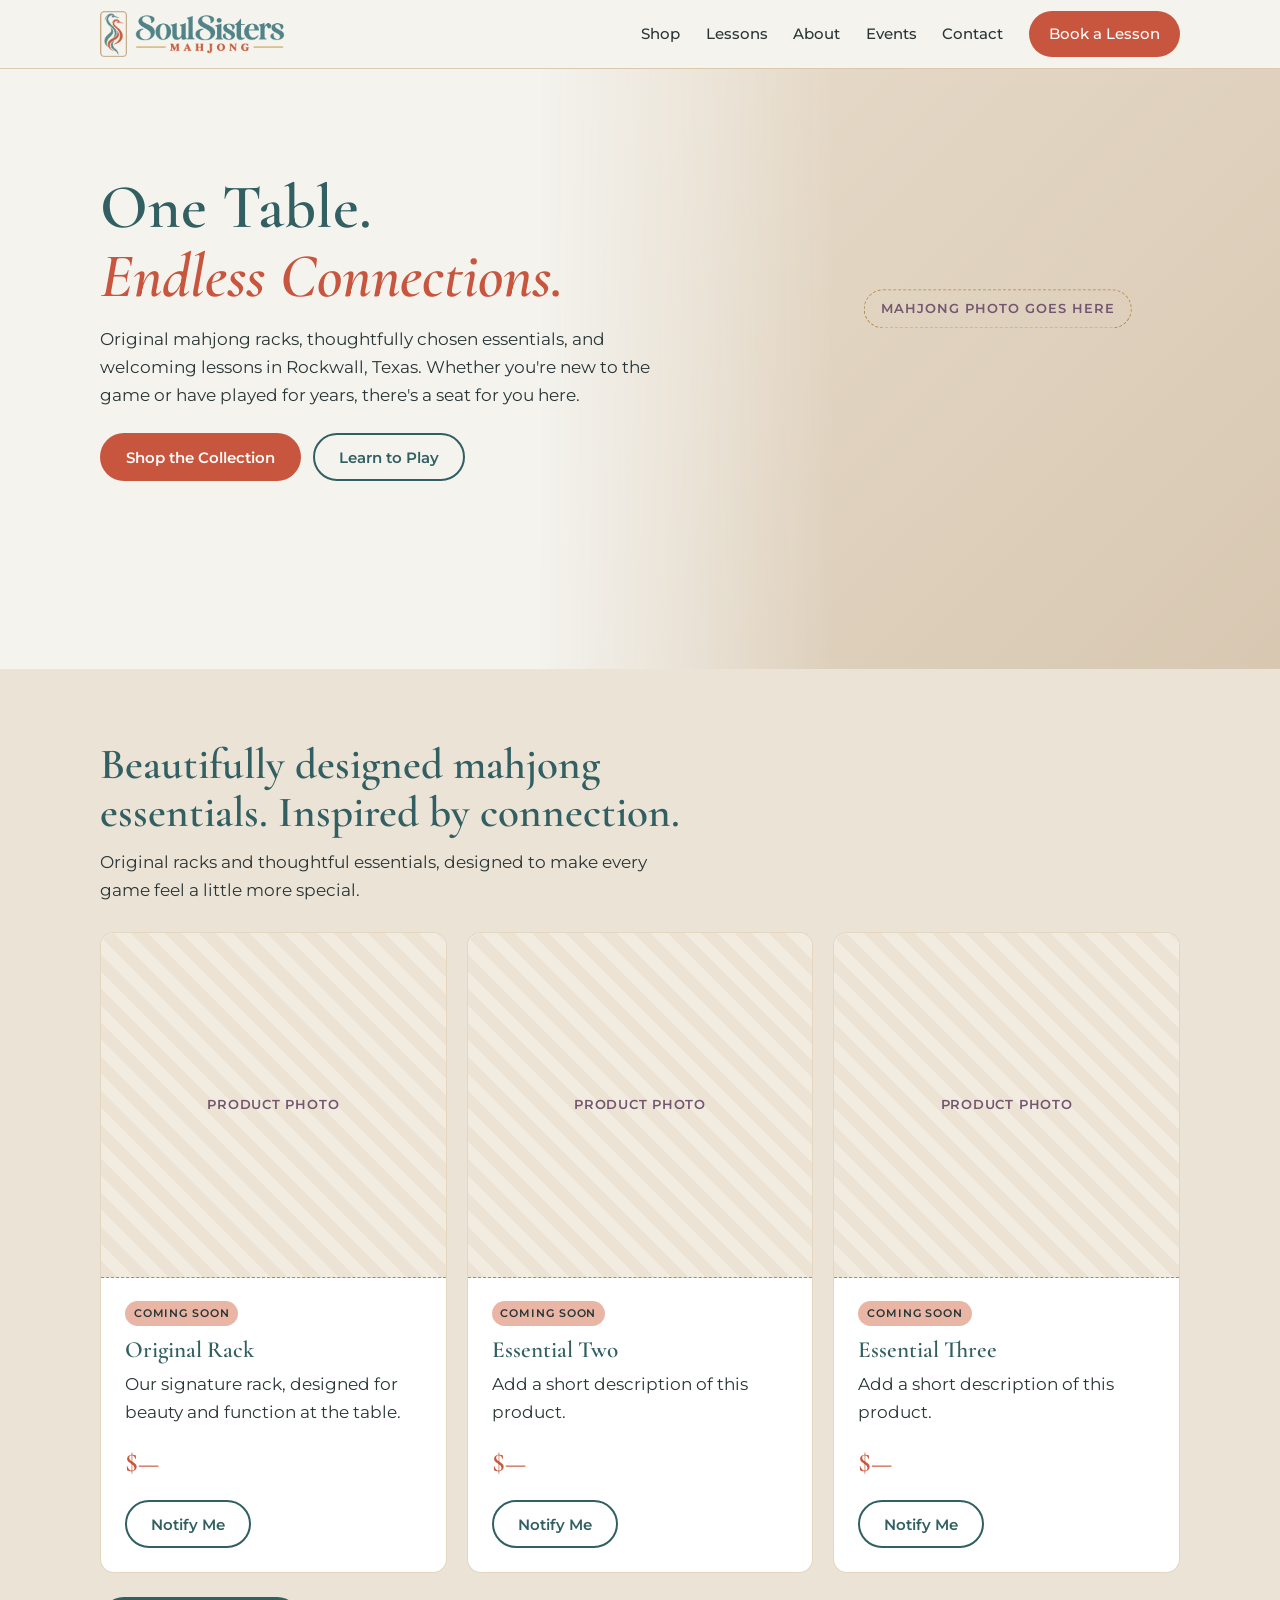
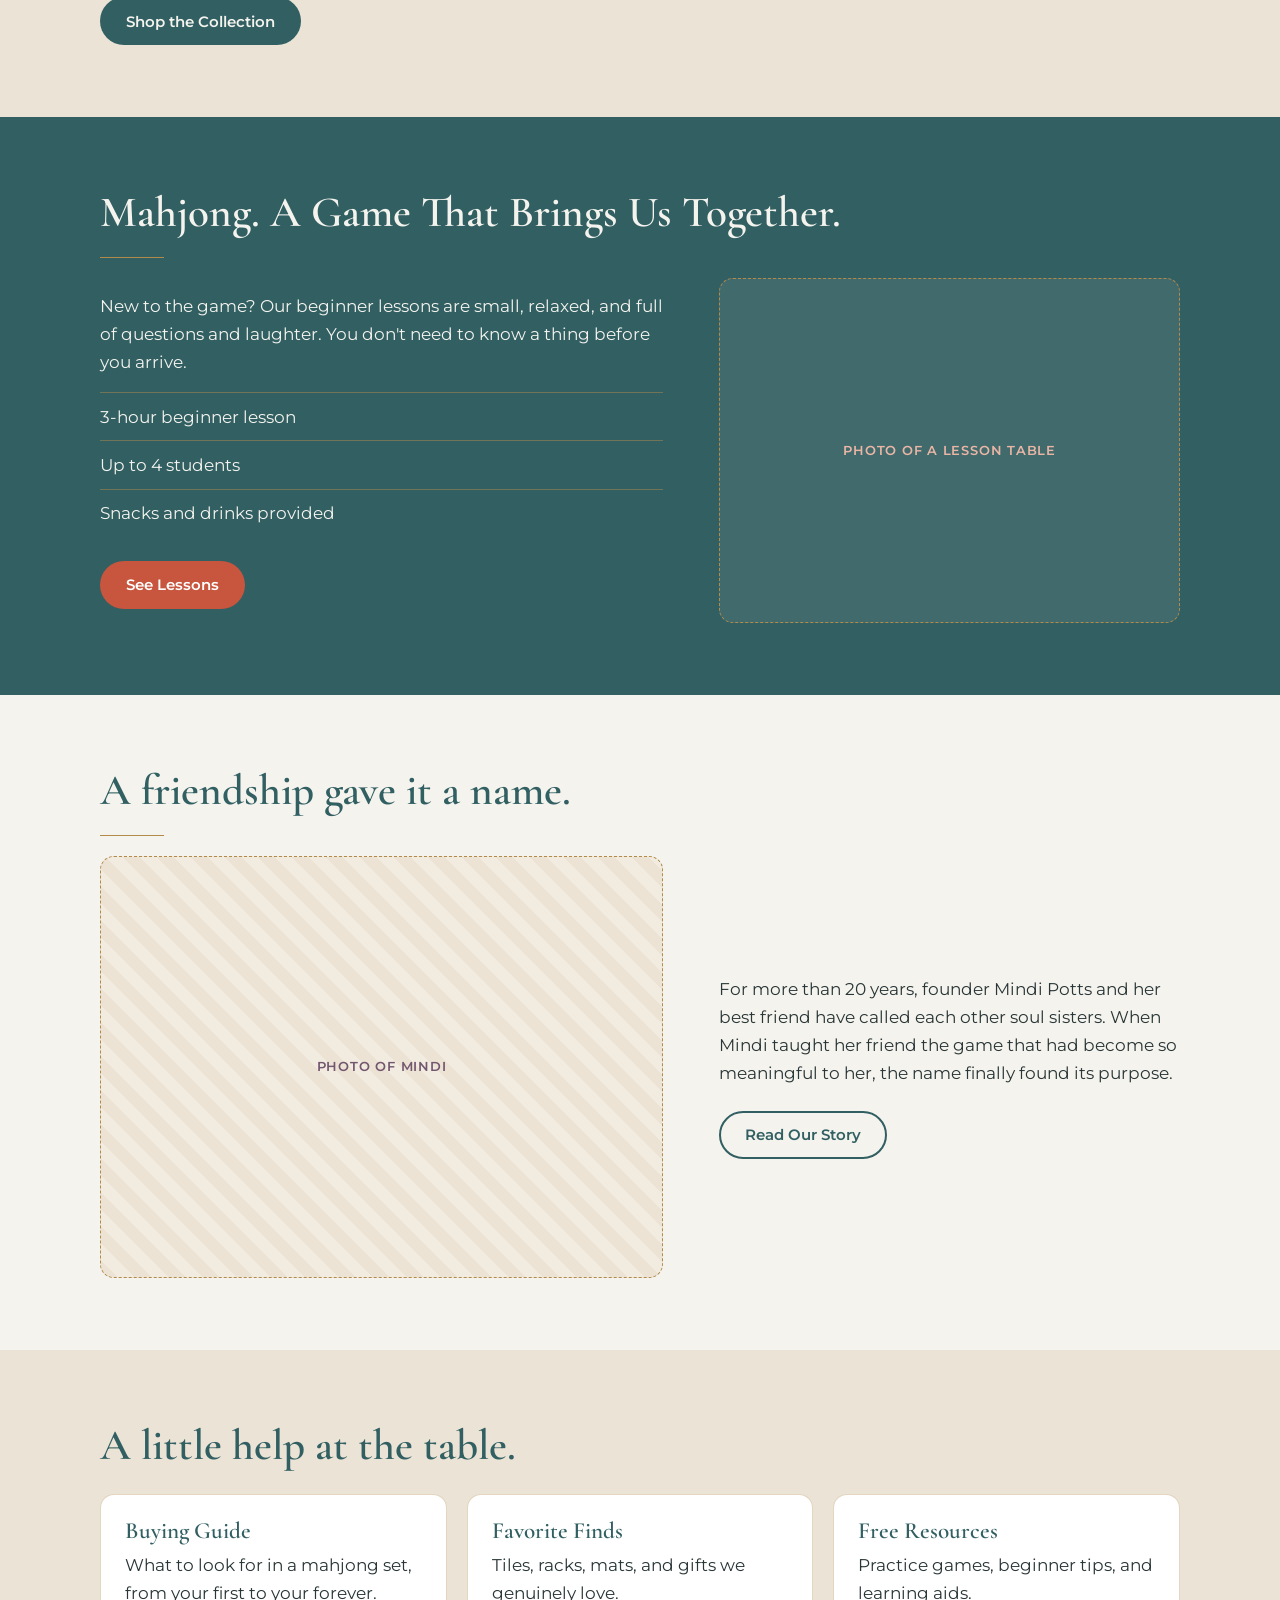
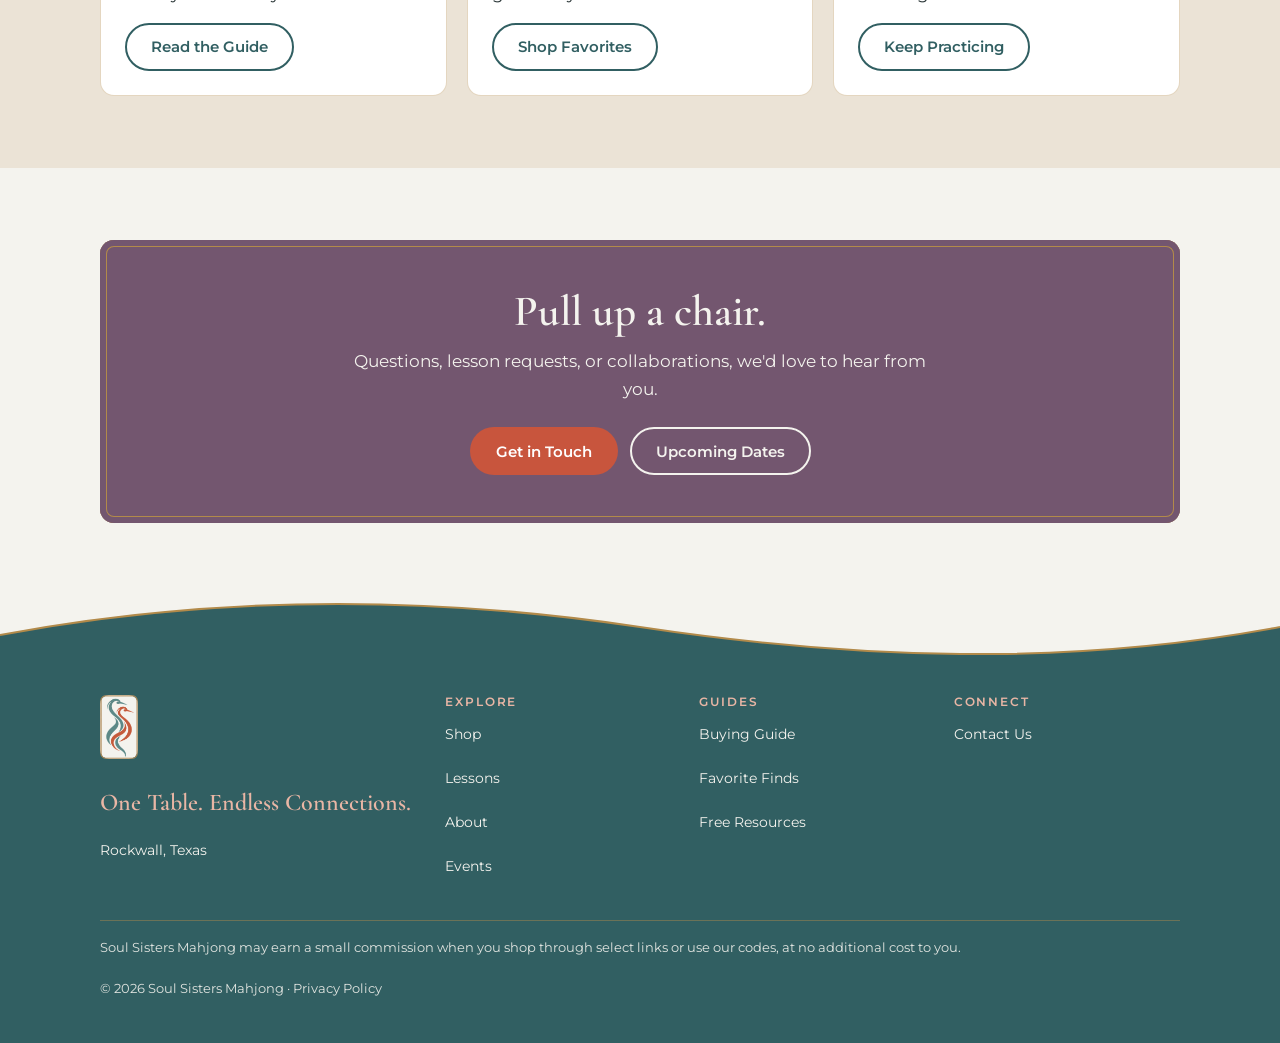
==== commit b37fab3a: "Shorter About page, single-line headings, photo hero on Home Remove small labels stacked above headi" ====
--- a/index.html
+++ b/index.html
@@ -35,14 +35,12 @@
   </div>
 </header>
 <main id="main">
-<div class="hero">
-  <svg class="wave-top" viewBox="0 0 600 260" aria-hidden="true" focusable="false">
-      <path d="M600 0H120c40 60 140 70 230 60 90-10 150 40 170 110 15 50 50 80 80 90z" fill="#73566F"/>
-      <path d="M600 0H300c20 40 90 40 150 50 70 12 110 60 120 120 5 30 15 50 30 60z" fill="#C8553D"/>
-      <path d="M120 0c40 60 140 70 230 60 90-10 150 40 170 110 15 50 50 80 80 90" fill="none" stroke="#B28A4A" stroke-width="1.5"/>
-    </svg>
+<div class="hero hero-photo-layout">
+  <div class="hero-photo" role="img" aria-label="Mahjong tiles on a beautifully set table">
+
+    <span class="hero-photo-note">Mahjong photo goes here</span>
+  </div>
   <div class="wrap hero-inner">
-    <span class="label">Soul Sisters Mahjong</span>
     <h1>One Table. <em>Endless Connections.</em></h1>
     <p class="lead">Original mahjong racks, thoughtfully chosen essentials, and welcoming lessons in Rockwall, Texas. Whether you're new to the game or have played for years, there's a seat for you here.</p>
     <div class="btn-row">
@@ -54,7 +52,6 @@
 
 <section class="band-sand">
   <div class="wrap">
-    <span class="label">The Collection</span>
     <h2>Beautifully designed mahjong essentials. Inspired by connection.</h2>
     <p>Original racks and thoughtful essentials, designed to make every game feel a little more special.</p>
     <div class="grid grid-3" style="margin-top:1.75rem">
@@ -88,11 +85,12 @@
 </section>
 
 <section class="band-teal">
+  <div class="wrap">
+    <h2>Mahjong. A Game That Brings Us Together.</h2>
+    <hr class="rule">
+  </div>
   <div class="wrap split">
     <div>
-      <span class="label">Lessons</span>
-      <h2>Mahjong. A Game That Brings Us Together.</h2>
-      <hr class="rule">
       <p>New to the game? Our beginner lessons are small, relaxed, and full of questions and laughter. You don't need to know a thing before you arrive.</p>
       <ul class="facts">
         <li>3-hour beginner lesson</li>
@@ -106,11 +104,12 @@
 </section>
 
 <section>
+  <div class="wrap">
+    <h2>A friendship gave it a name.</h2>
+    <hr class="rule">
+  </div>
   <div class="wrap split flip">
     <div>
-      <span class="label">Our Story</span>
-      <h2>A friendship gave it a name.</h2>
-      <hr class="rule">
       <p>For more than 20 years, founder Mindi Potts and her best friend have called each other soul sisters. When Mindi taught her friend the game that had become so meaningful to her, the name finally found its purpose.</p>
       <div class="btn-row"><a href="about.html" class="btn btn-outline">Read Our Story</a></div>
     </div>
@@ -120,7 +119,6 @@
 
 <section class="band-sand">
   <div class="wrap">
-    <span class="label">Guides</span>
     <h2>A little help at the table.</h2>
     <div class="grid grid-3" style="margin-top:1.5rem">
       <article class="card"><h3>Buying Guide</h3><p>What to look for in a mahjong set, from your first to your forever.</p><a href="buying-guide.html" class="btn btn-outline">Read the Guide</a></article>
@@ -133,7 +131,6 @@
 <section>
   <div class="wrap">
     <div class="banner">
-      <span class="label">Join Us</span>
       <h2>Pull up a chair.</h2>
       <p>Questions, lesson requests, or collaborations, we'd love to hear from you.</p>
       <div class="btn-row" style="justify-content:center">
--- a/css/style.css
+++ b/css/style.css
@@ -19,6 +19,17 @@
 [hidden]{display:none!important}
 h1,h2,h3{font-family:var(--serif);font-weight:600;line-height:1.1;color:var(--deep-teal)}
 h1,h2,h3,.price,.big-price,.foot-tagline,.steps li::before{font-variant-numeric:lining-nums}
+h1,h2,h3{text-wrap:balance}
+.page-head h1+.lead,.hero h1+.lead{margin-top:1rem}
+/* About */
+.about-hero{padding-top:2.75rem}
+.about-hero h1{margin-bottom:1rem}
+.ph.arch{aspect-ratio:4/5;border-radius:999px 999px var(--radius) var(--radius);border:1.5px solid var(--gold);max-width:420px;width:100%;justify-self:center}
+.signature{font-family:var(--serif);font-size:1.5rem;font-style:italic;color:var(--plum);margin-top:1.25rem}
+.quote-band{position:relative;background:var(--plum);padding-top:5rem}
+.quote-wave{position:absolute;top:-1px;left:0;width:100%;height:56px}
+.big-quote{font-family:var(--serif);font-size:1.9rem;line-height:1.3;color:var(--cream);max-width:26ch;font-style:italic}
+@media (min-width:960px){.about-hero{padding-top:4rem}.big-quote{font-size:2.5rem}}
 h1{font-size:2.6rem}
 h2{font-size:2rem;margin-bottom:.75rem}
 h3{font-size:1.45rem;margin-bottom:.4rem}
@@ -70,10 +81,10 @@
 .hero{position:relative;overflow:hidden}
 .hero .wave-top{position:absolute;top:0;right:0;width:80%;max-width:600px;pointer-events:none}
 .hero-inner{position:relative;z-index:1;padding-top:3rem;padding-bottom:3.5rem}
-.hero h1{max-width:12ch}
+.hero h1{max-width:none}
 .hero .lead{font-size:1.05rem;margin-top:1.1rem;max-width:36rem}
 .page-head{padding-top:2.75rem;padding-bottom:1.5rem}
-.page-head h1{max-width:20ch}
+.page-head h1{max-width:none}
 .page-head .lead{margin-top:1rem;font-size:1.05rem}
 
 /* Sections */
@@ -179,3 +190,20 @@
   .banner{padding:3rem}
 }
 @media (prefers-reduced-motion:reduce){*{transition:none!important;scroll-behavior:auto!important}}
+
+/* Home hero with a photo blended into the cream background */
+.hero-photo-layout{display:flex;flex-direction:column}
+.hero-photo{position:relative;height:300px;background:linear-gradient(135deg,#e7dccb,#d8c8b2);overflow:hidden;
+  -webkit-mask-image:linear-gradient(to bottom,#000 45%,transparent 92%);mask-image:linear-gradient(to bottom,#000 45%,transparent 92%)}
+.hero-photo img{position:absolute;inset:0;width:100%;height:100%;object-fit:cover}
+.hero-photo-note{position:absolute;left:50%;top:40%;transform:translate(-50%,-50%);font-size:.8rem;font-weight:600;letter-spacing:.08em;text-transform:uppercase;color:var(--plum);border:1.5px dashed var(--gold);border-radius:999px;padding:.5rem 1rem;white-space:nowrap}
+.hero-photo img+.hero-photo-note{display:none}
+.hero-photo-layout .hero-inner{padding-top:0;margin-top:-1rem}
+@media (min-width:960px){
+  .hero-photo-layout{display:block;min-height:600px}
+  .hero-photo{position:absolute;top:0;right:0;bottom:0;width:58%;height:auto;
+    -webkit-mask-image:linear-gradient(to right,transparent,#000 40%);mask-image:linear-gradient(to right,transparent,#000 40%)}
+  .hero-photo-note{left:62%}
+  .hero-photo-layout .hero-inner{margin-top:0;padding-top:6.5rem;padding-bottom:6.5rem}
+  .hero-photo-layout .hero-inner > *{max-width:560px}
+}
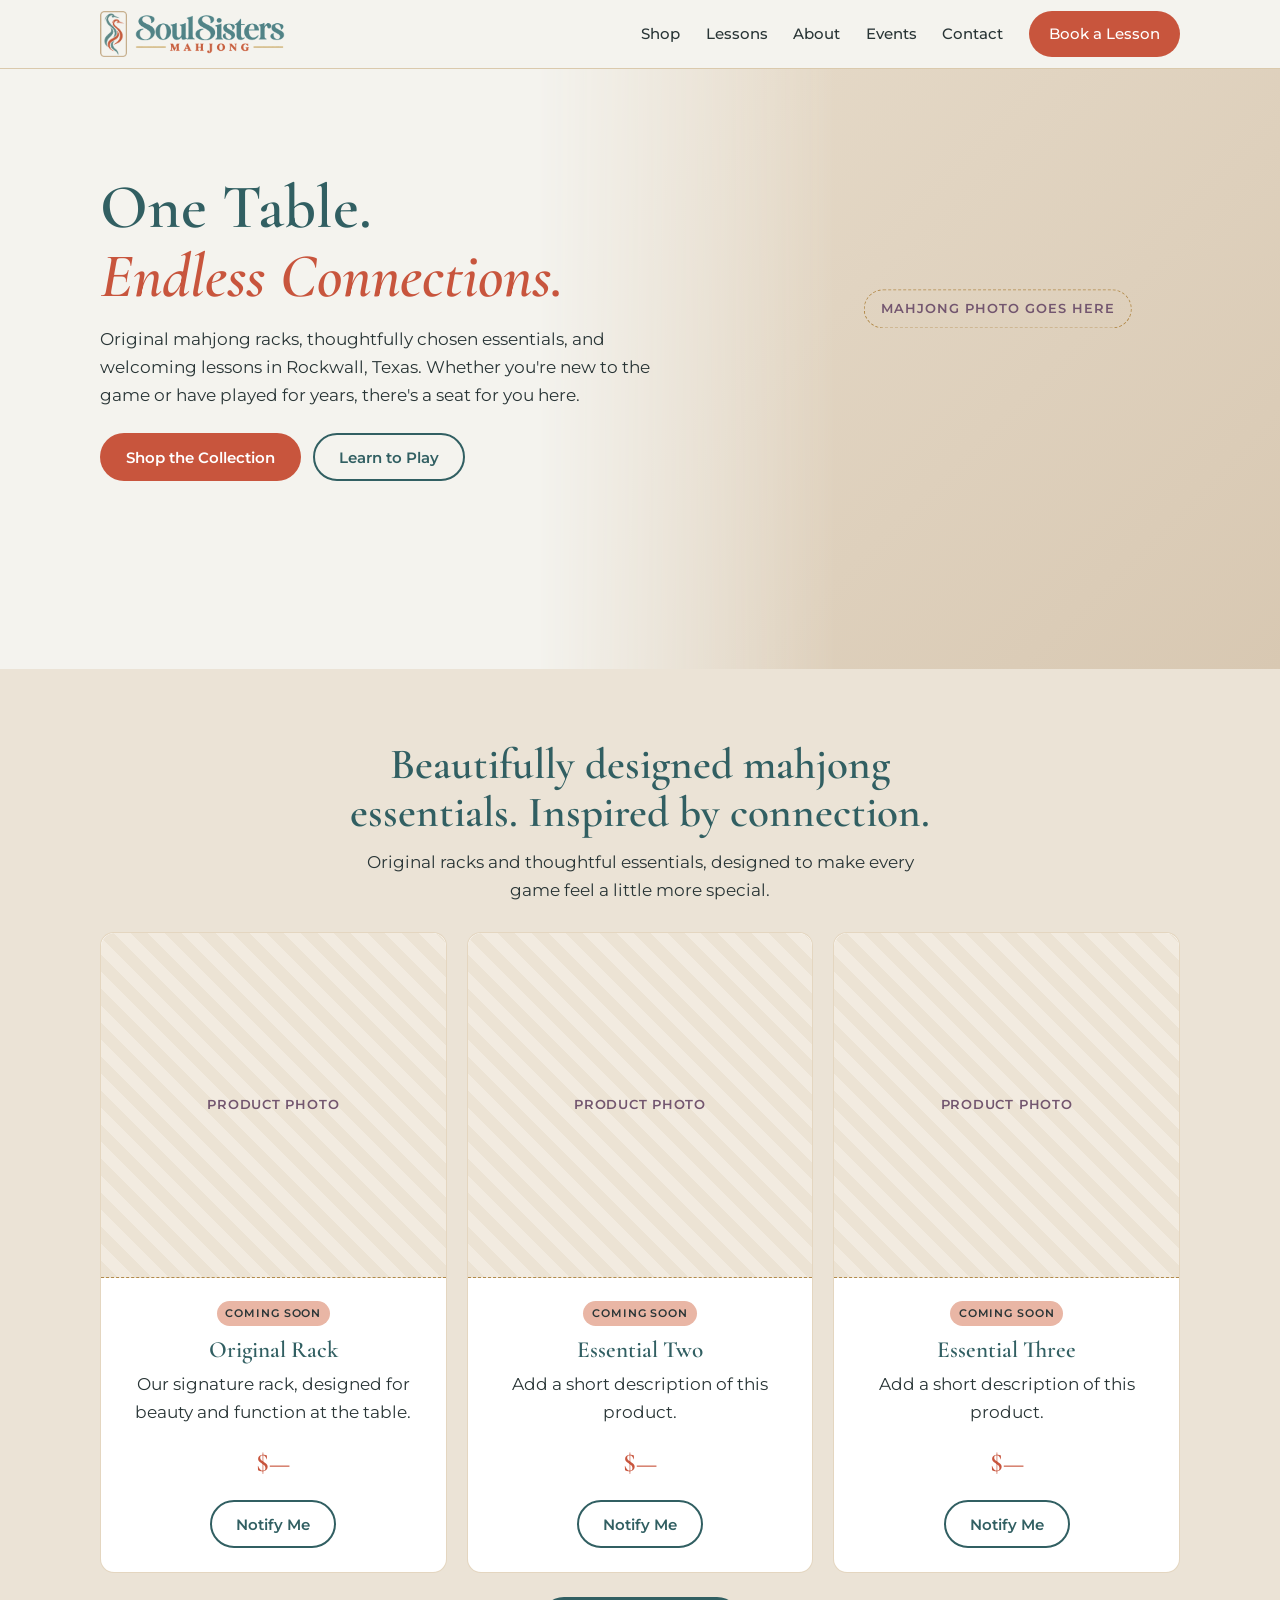
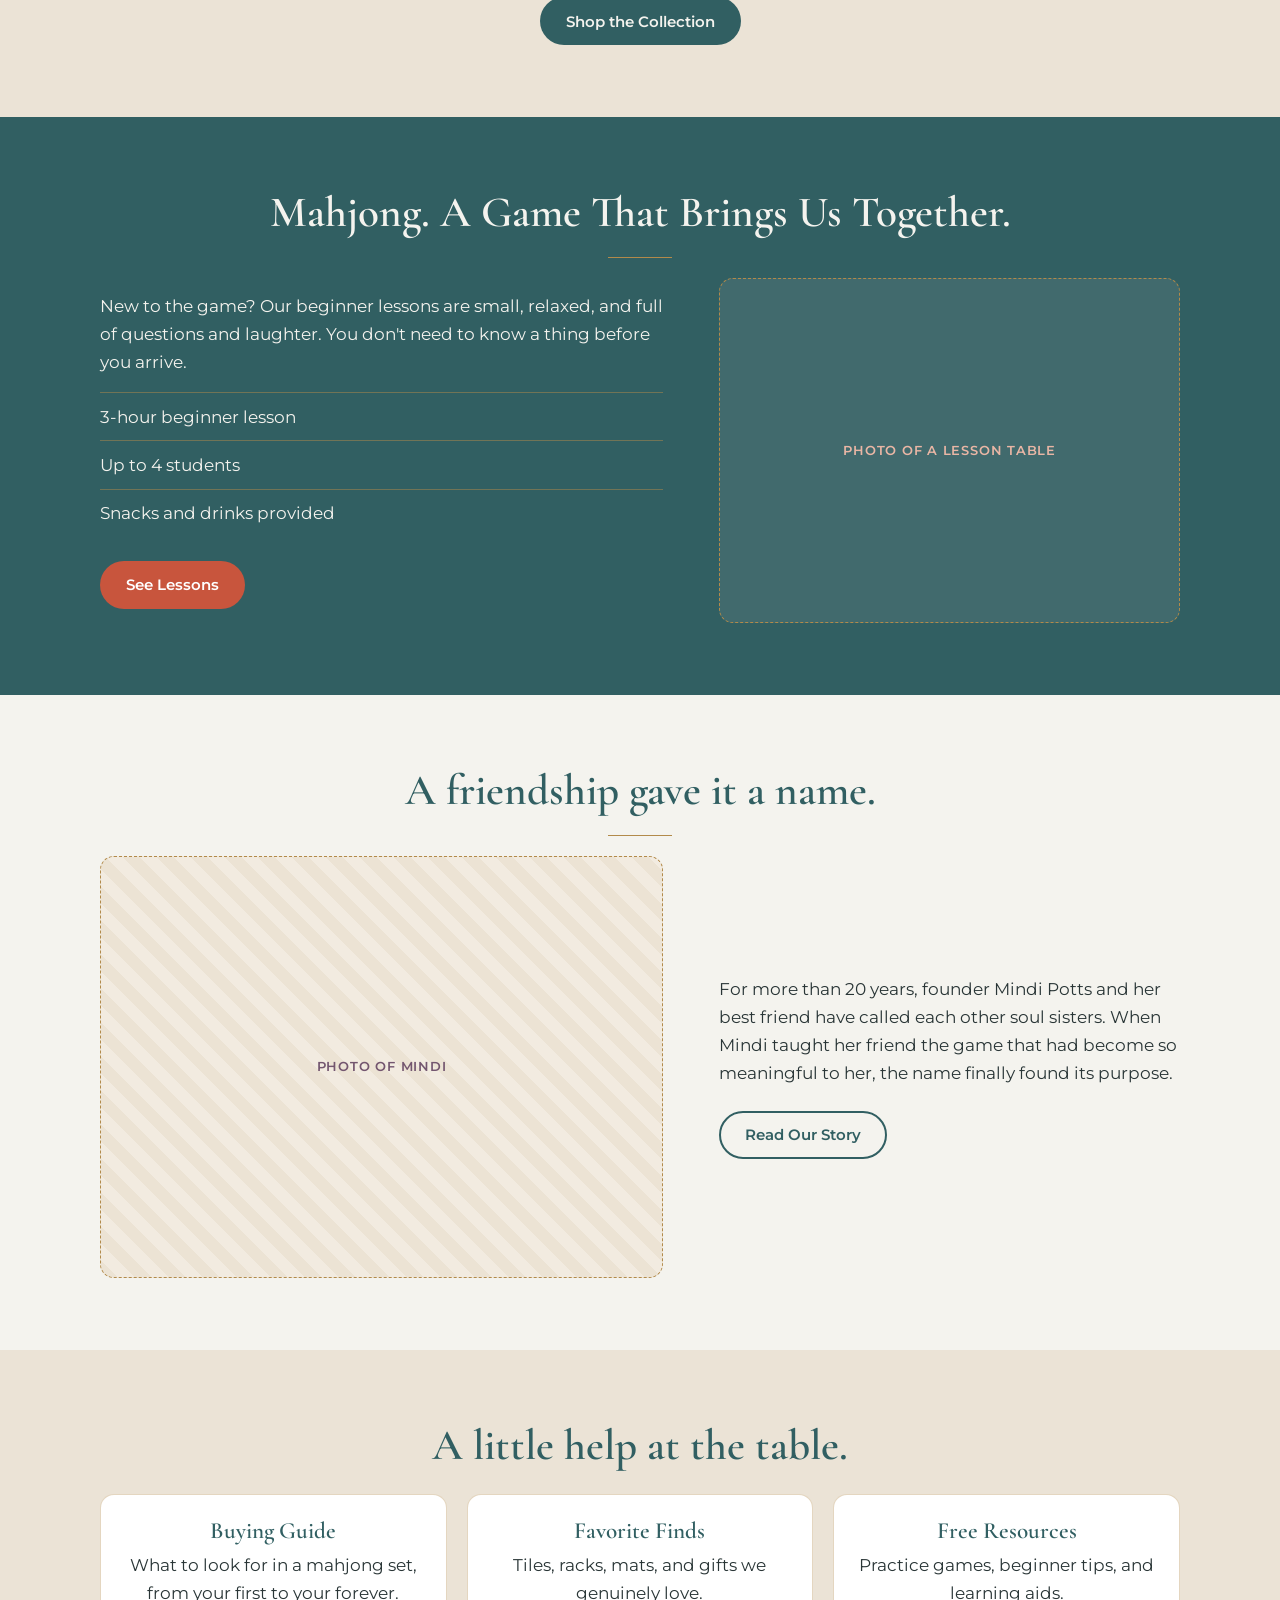
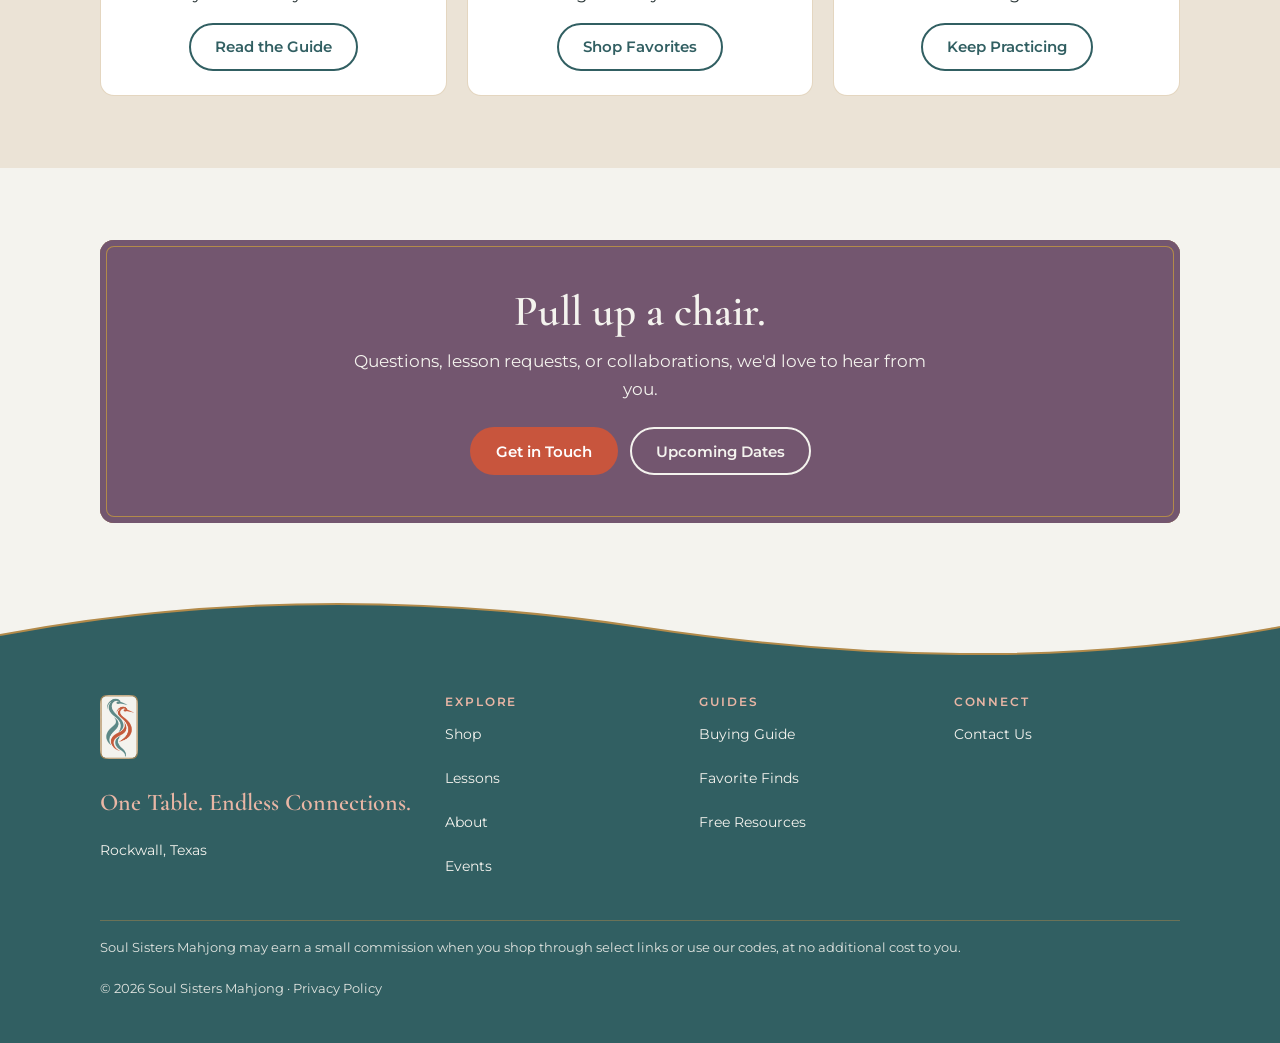
==== commit 85e4f528: "Center headings, intros, cards and lists; update publish tools Center page titles, section intros, c" ====
--- a/index.html
+++ b/index.html
@@ -11,7 +11,7 @@
 <meta name="theme-color" content="#315F62">
 <link rel="icon" type="image/png" href="assets/ssm-icon.png">
 <link rel="preload" href="fonts/cormorant-garamond-latin-600-normal.woff2" as="font" type="font/woff2" crossorigin>
-<link rel="stylesheet" href="css/style.css">
+<link rel="stylesheet" href="css/style.css?v=f9f24402">
 </head>
 <body>
 <a class="skip" href="#main">Skip to content</a>
@@ -172,6 +172,6 @@
     </div>
   </div>
 </footer>
-<script src="js/site.js"></script>
+<script src="js/site.js?v=f9f24402"></script>
 </body>
 </html>
--- a/css/style.css
+++ b/css/style.css
@@ -207,3 +207,41 @@
   .hero-photo-layout .hero-inner{margin-top:0;padding-top:6.5rem;padding-bottom:6.5rem}
   .hero-photo-layout .hero-inner > *{max-width:560px}
 }
+
+/* ---------- Centered layout: headings, intros, cards, lists, buttons ---------- */
+.page-head{text-align:center}
+.page-head .lead{margin-left:auto;margin-right:auto}
+.page-head .rule{margin-left:auto;margin-right:auto}
+main section > .wrap > h2{text-align:center}
+main section > .wrap > h2 + p,main section > .wrap > h2 + .rule + p{text-align:center;margin-left:auto;margin-right:auto}
+main section > .wrap > .rule{margin-left:auto;margin-right:auto}
+main section > .wrap > .btn-row,main section > .wrap > div > .btn-row:last-child{justify-content:center}
+.card{text-align:center}
+.card .btn-row{justify-content:center}
+.card .checks{display:inline-block;text-align:left}
+.wrap > .facts{max-width:40rem;margin-left:auto;margin-right:auto;text-align:center}
+.steps{max-width:38rem;margin-left:auto;margin-right:auto}
+details{max-width:44rem;margin-left:auto;margin-right:auto}
+.disclosure{max-width:34em;margin-left:auto;margin-right:auto;text-align:center;border-left:0;border-top:3px solid var(--gold)}
+.prose{max-width:42rem;margin-left:auto;margin-right:auto}
+.prose h2{text-align:center}
+.about-hero .wrap:first-child{text-align:center}
+.about-hero .wrap:first-child .lead{margin-left:auto;margin-right:auto}
+.about-hero .wrap:first-child .rule{margin-left:auto;margin-right:auto}
+.split > div > .btn-row{justify-content:flex-start}
+@media (max-width:959px){
+  .hero-photo-layout .hero-inner{text-align:center}
+  .hero-photo-layout .hero-inner .lead{margin-left:auto;margin-right:auto}
+  .hero-photo-layout .btn-row{justify-content:center}
+  .split{text-align:center}
+  .split > div > .btn-row{justify-content:center}
+  .split .facts{max-width:28rem;margin-left:auto;margin-right:auto}
+  .split p{margin-left:auto;margin-right:auto}
+}
+main section > .wrap:not(.prose):not(.split) > p{text-align:center;margin-left:auto;margin-right:auto}
+@media (min-width:960px){main section > .wrap.split > div > .btn-row{justify-content:flex-start}}
+@media (max-width:699px){
+  .site-footer{text-align:center}
+  .foot-grid{justify-items:center}
+  .fine{text-align:center}
+}
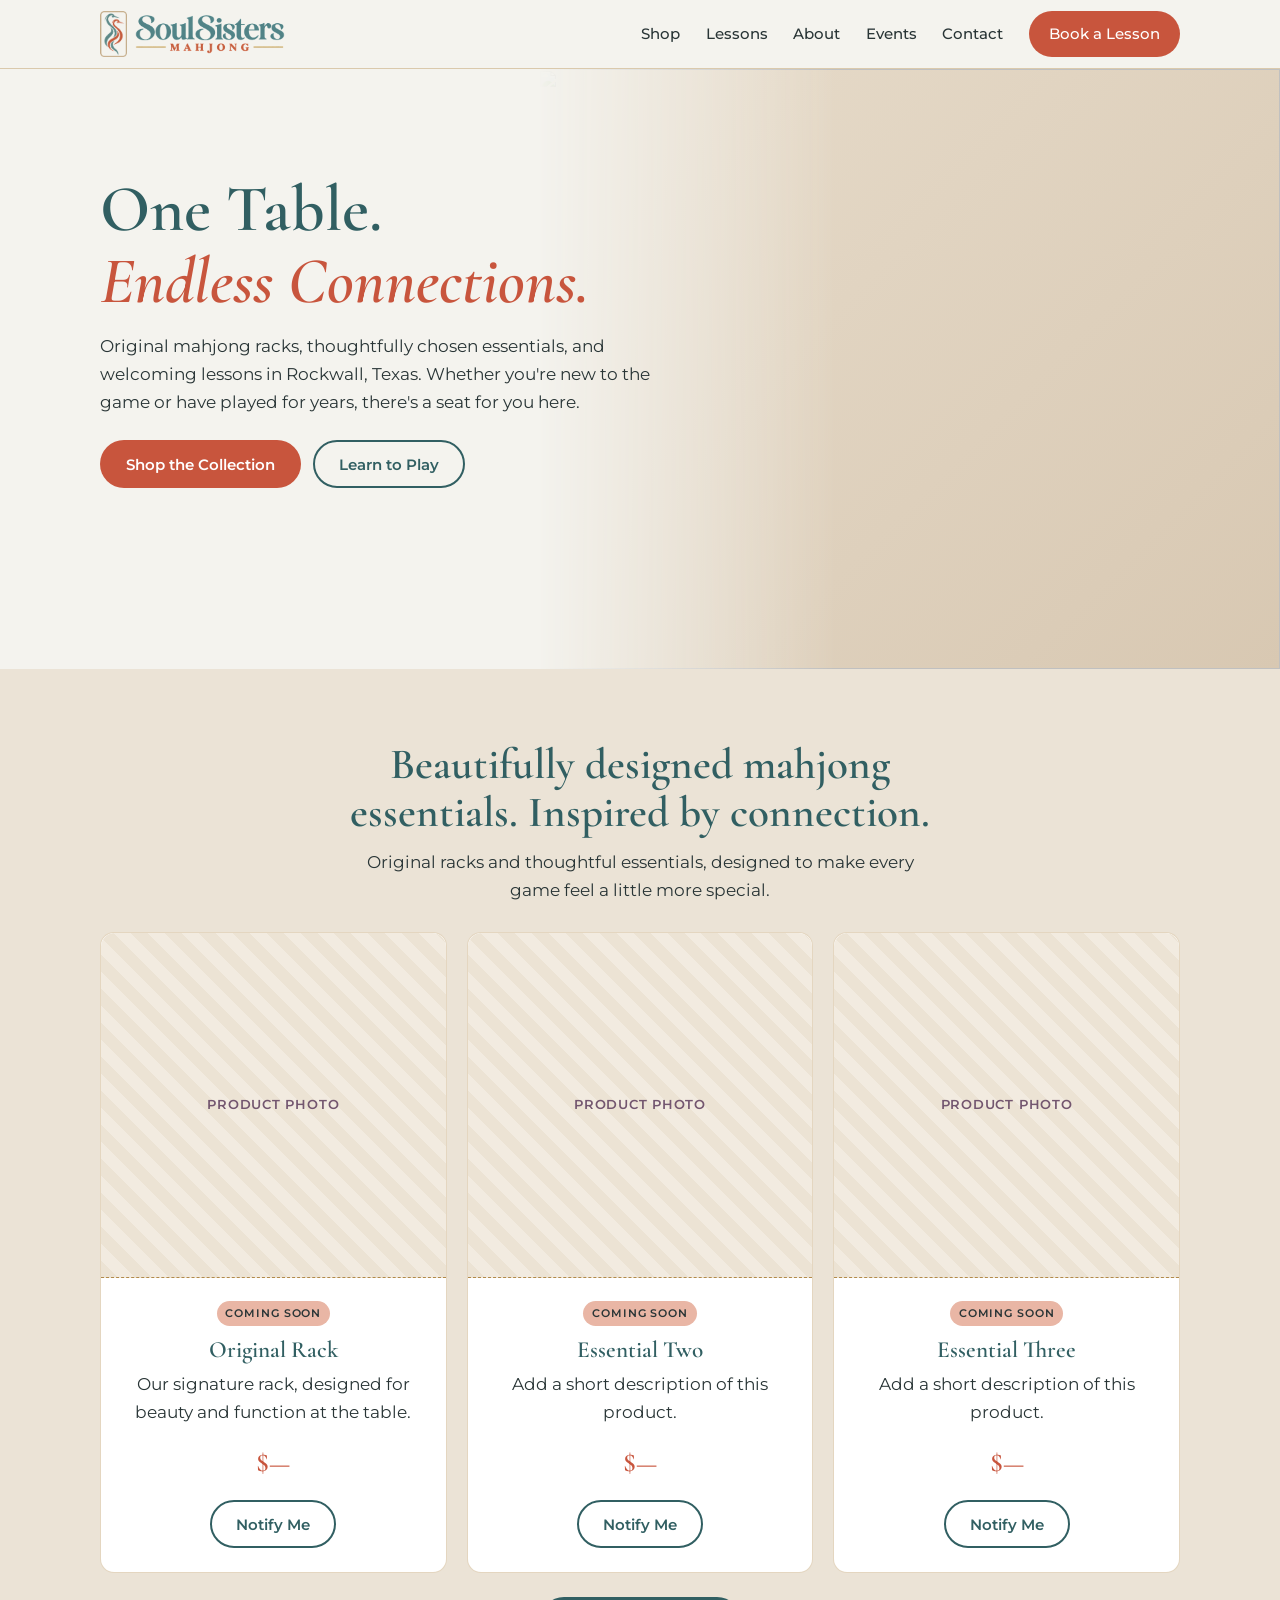
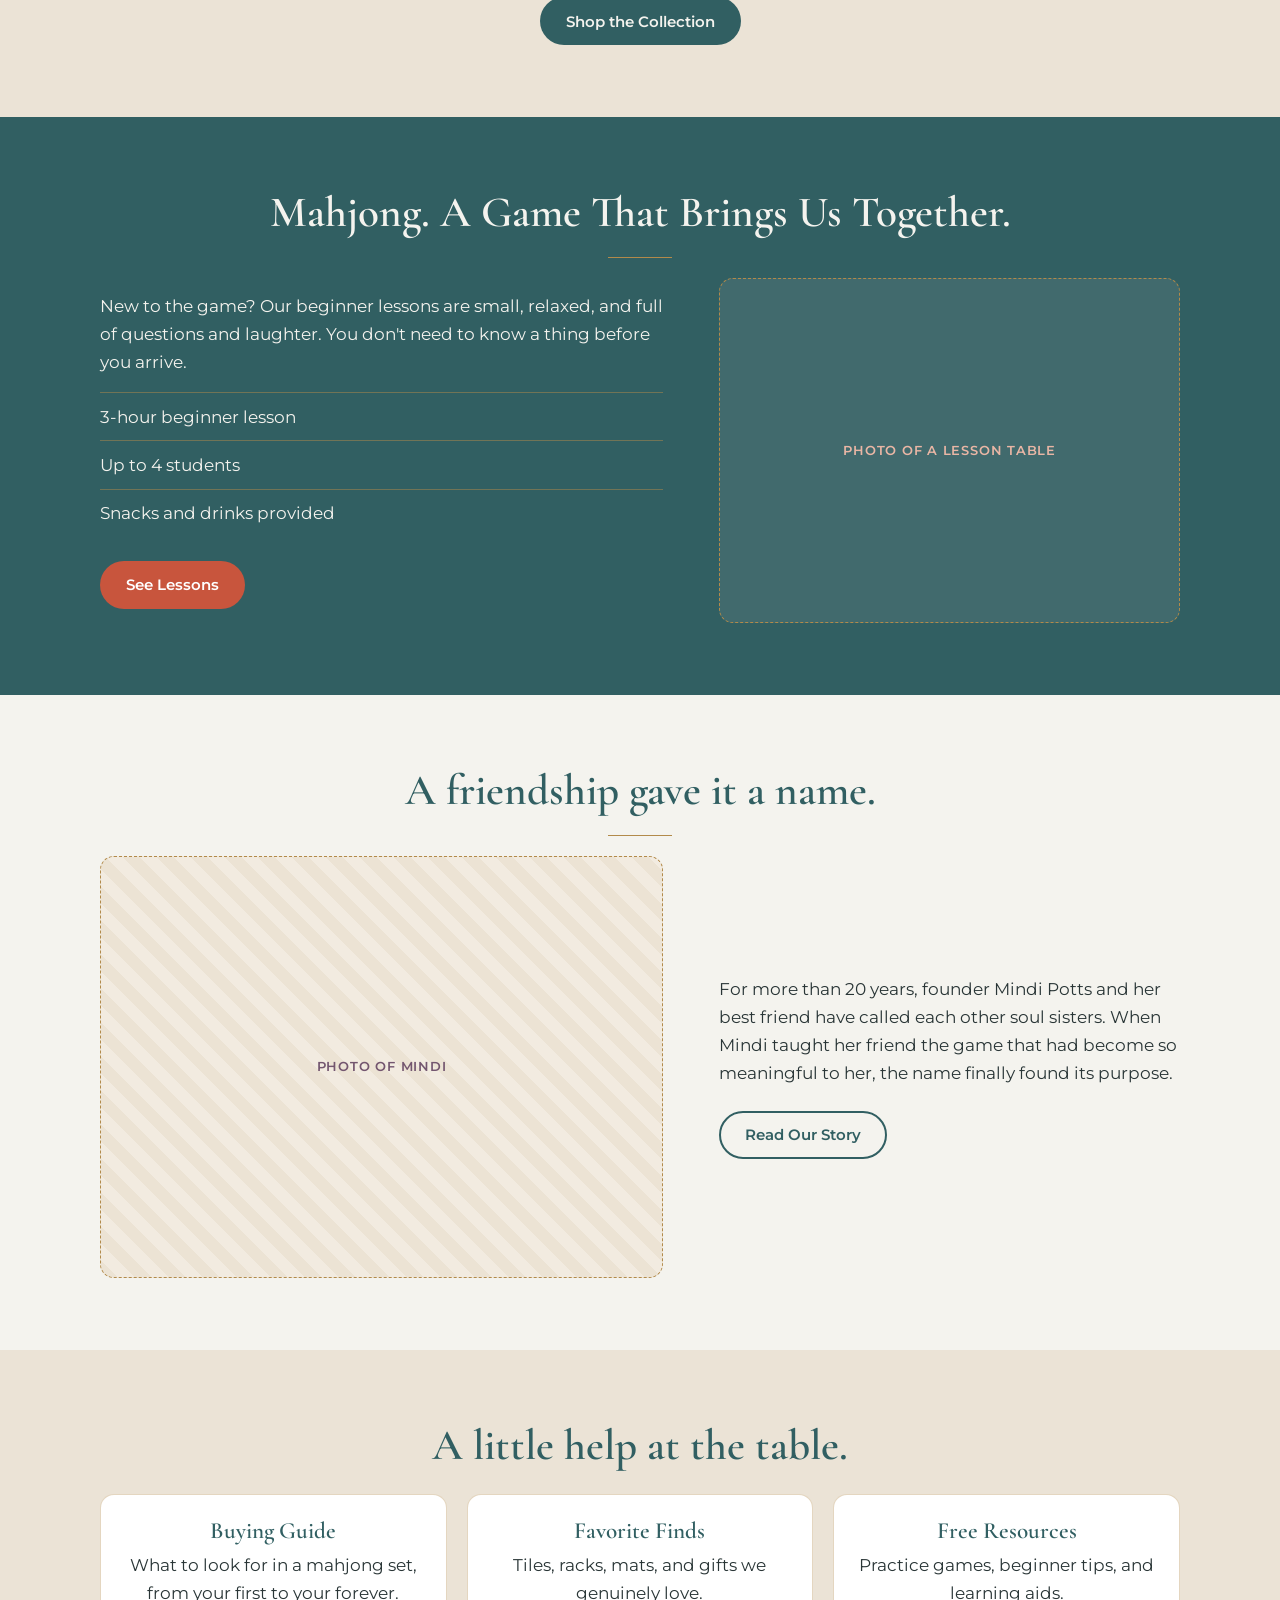
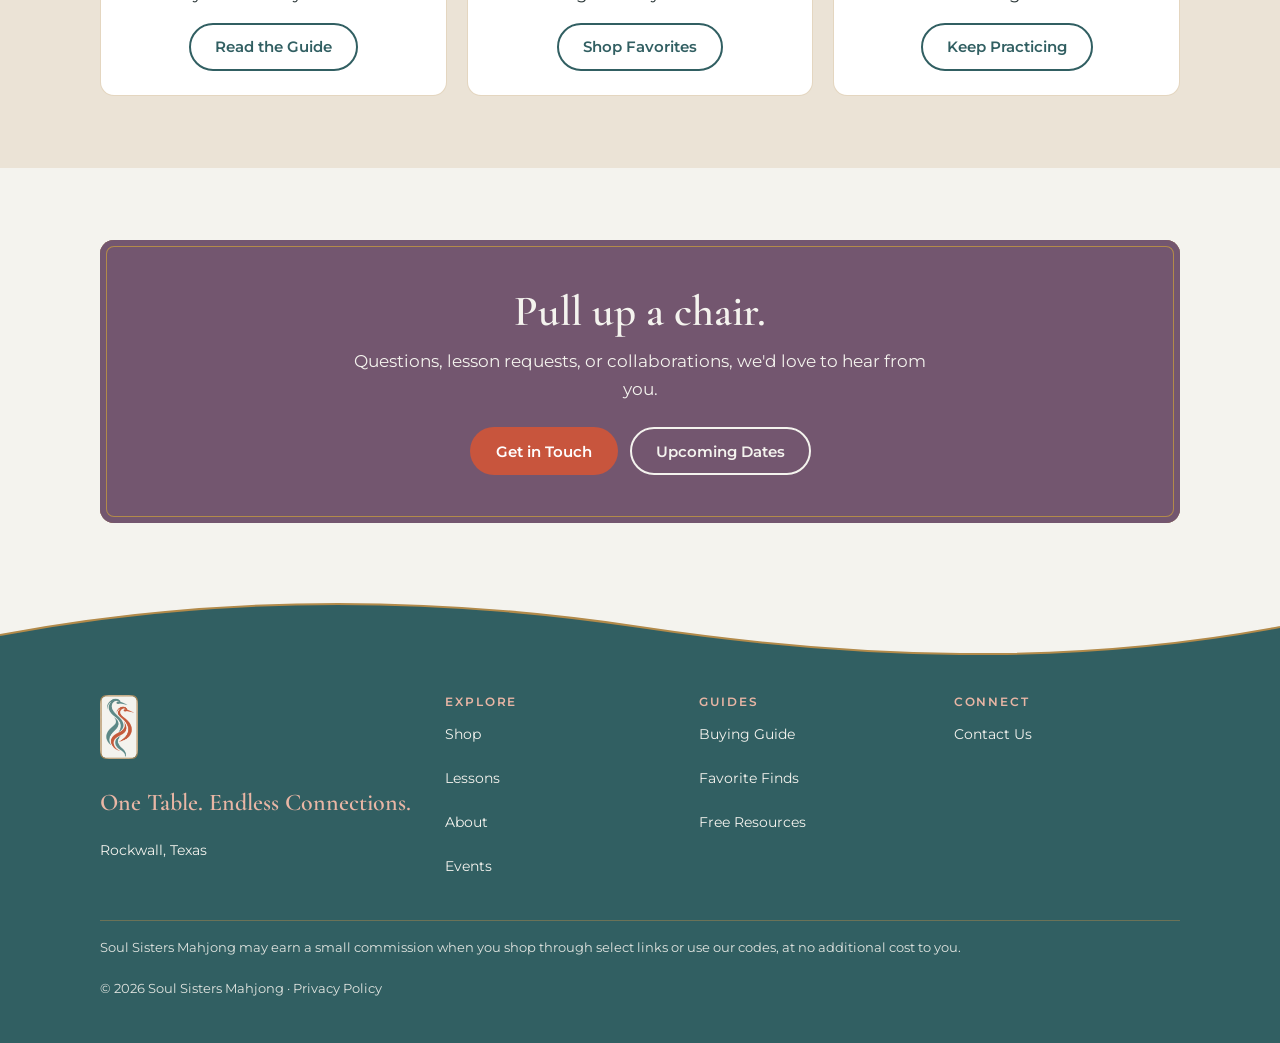
==== commit 2a64bfa7: "Stack the hero title on two whole lines; add a filler hero photo Filler: free Unsplash photo by @ter" ====
--- a/index.html
+++ b/index.html
@@ -11,7 +11,7 @@
 <meta name="theme-color" content="#315F62">
 <link rel="icon" type="image/png" href="assets/ssm-icon.png">
 <link rel="preload" href="fonts/cormorant-garamond-latin-600-normal.woff2" as="font" type="font/woff2" crossorigin>
-<link rel="stylesheet" href="css/style.css?v=f9f24402">
+<link rel="stylesheet" href="css/style.css?v=f7a62d55">
 </head>
 <body>
 <a class="skip" href="#main">Skip to content</a>
@@ -37,11 +37,11 @@
 <main id="main">
 <div class="hero hero-photo-layout">
   <div class="hero-photo" role="img" aria-label="Mahjong tiles on a beautifully set table">
-
+    <img src="https://images.unsplash.com/photo-1698270931936-3b8ece9d981d?w=1600&q=70&fm=jpg&fit=max" alt="" class="filler">
     <span class="hero-photo-note">Mahjong photo goes here</span>
   </div>
   <div class="wrap hero-inner">
-    <h1>One Table. <em>Endless Connections.</em></h1>
+    <h1 class="stack"><span>One Table.</span> <em>Endless Connections.</em></h1>
     <p class="lead">Original mahjong racks, thoughtfully chosen essentials, and welcoming lessons in Rockwall, Texas. Whether you're new to the game or have played for years, there's a seat for you here.</p>
     <div class="btn-row">
       <a href="shop.html" class="btn btn-primary">Shop the Collection</a>
@@ -172,6 +172,6 @@
     </div>
   </div>
 </footer>
-<script src="js/site.js?v=f9f24402"></script>
+<script src="js/site.js?v=f7a62d55"></script>
 </body>
 </html>
--- a/css/style.css
+++ b/css/style.css
@@ -245,3 +245,7 @@
   .foot-grid{justify-items:center}
   .fine{text-align:center}
 }
+
+/* Hero title stacked: each line stays whole on every screen */
+h1.stack span,h1.stack em{display:block;white-space:nowrap}
+.hero-photo-layout h1.stack{font-size:clamp(2.15rem,9.6vw,4.1rem);text-wrap:nowrap}
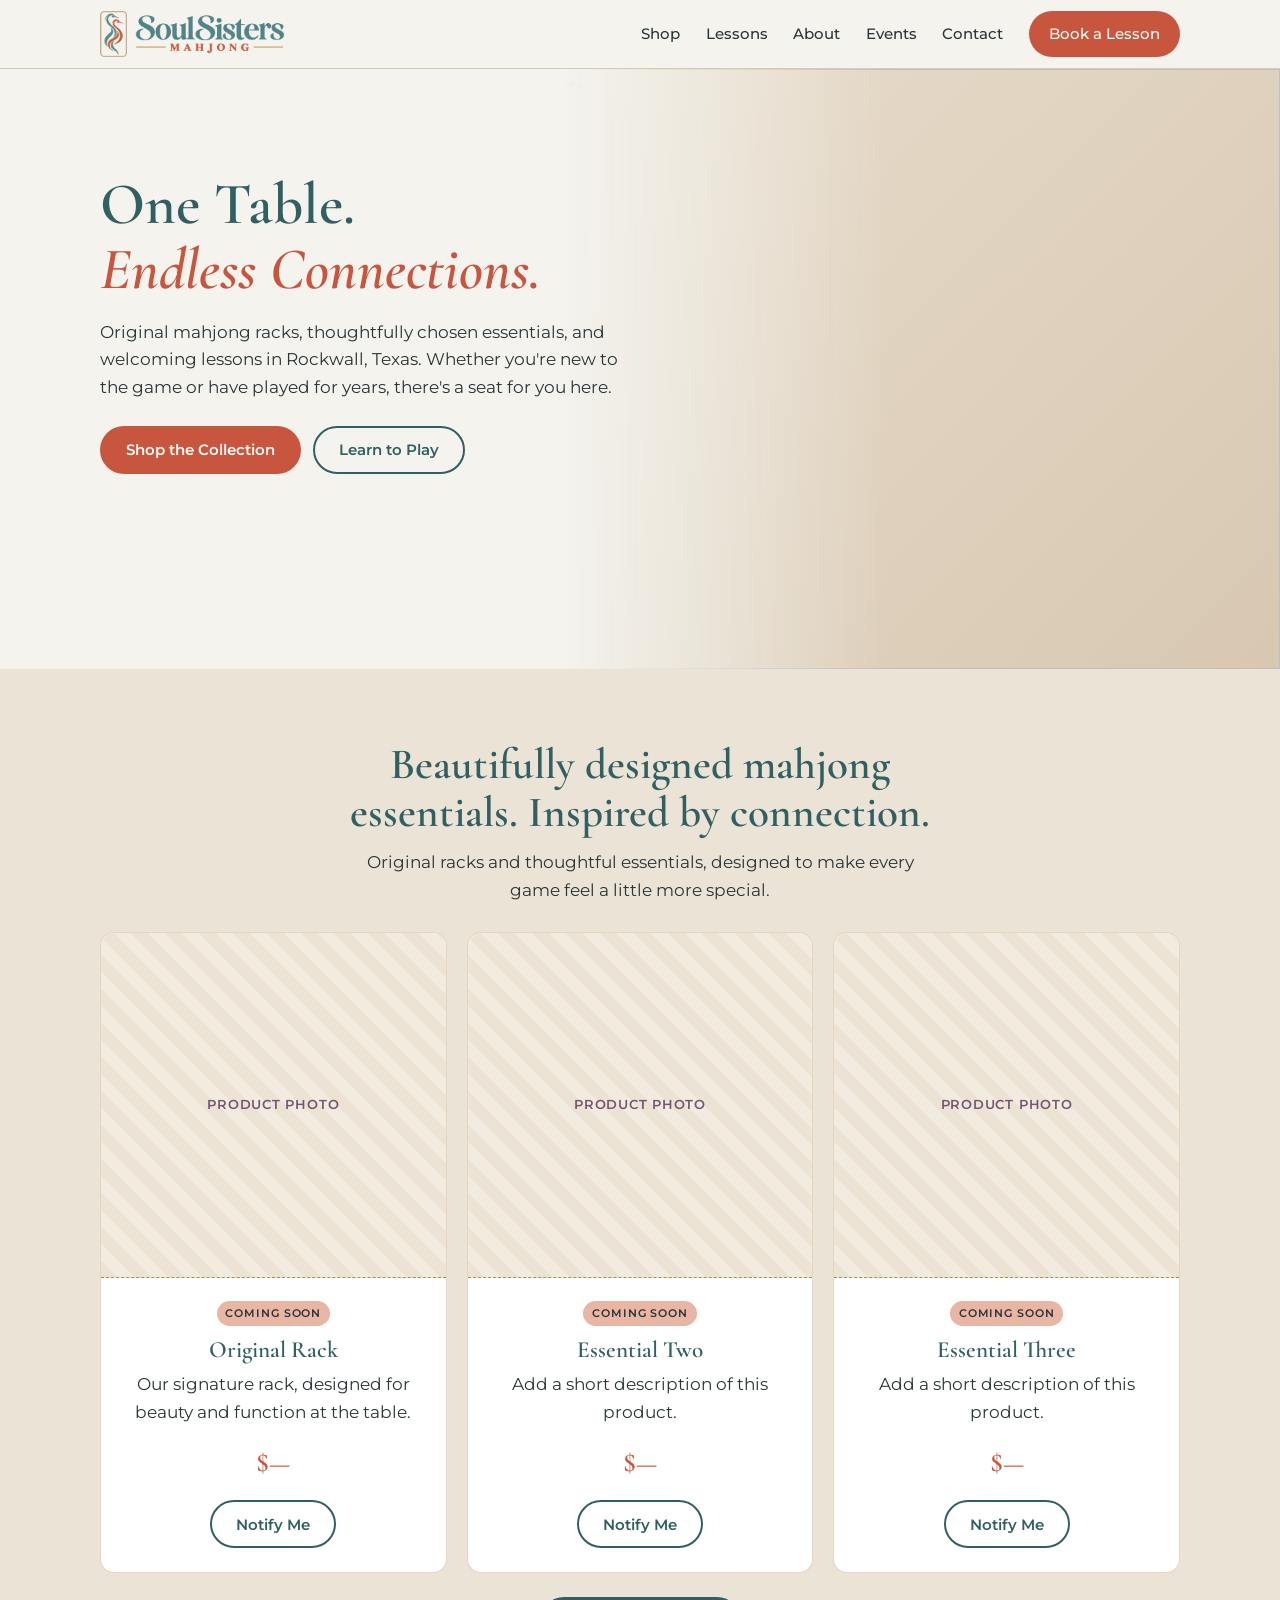
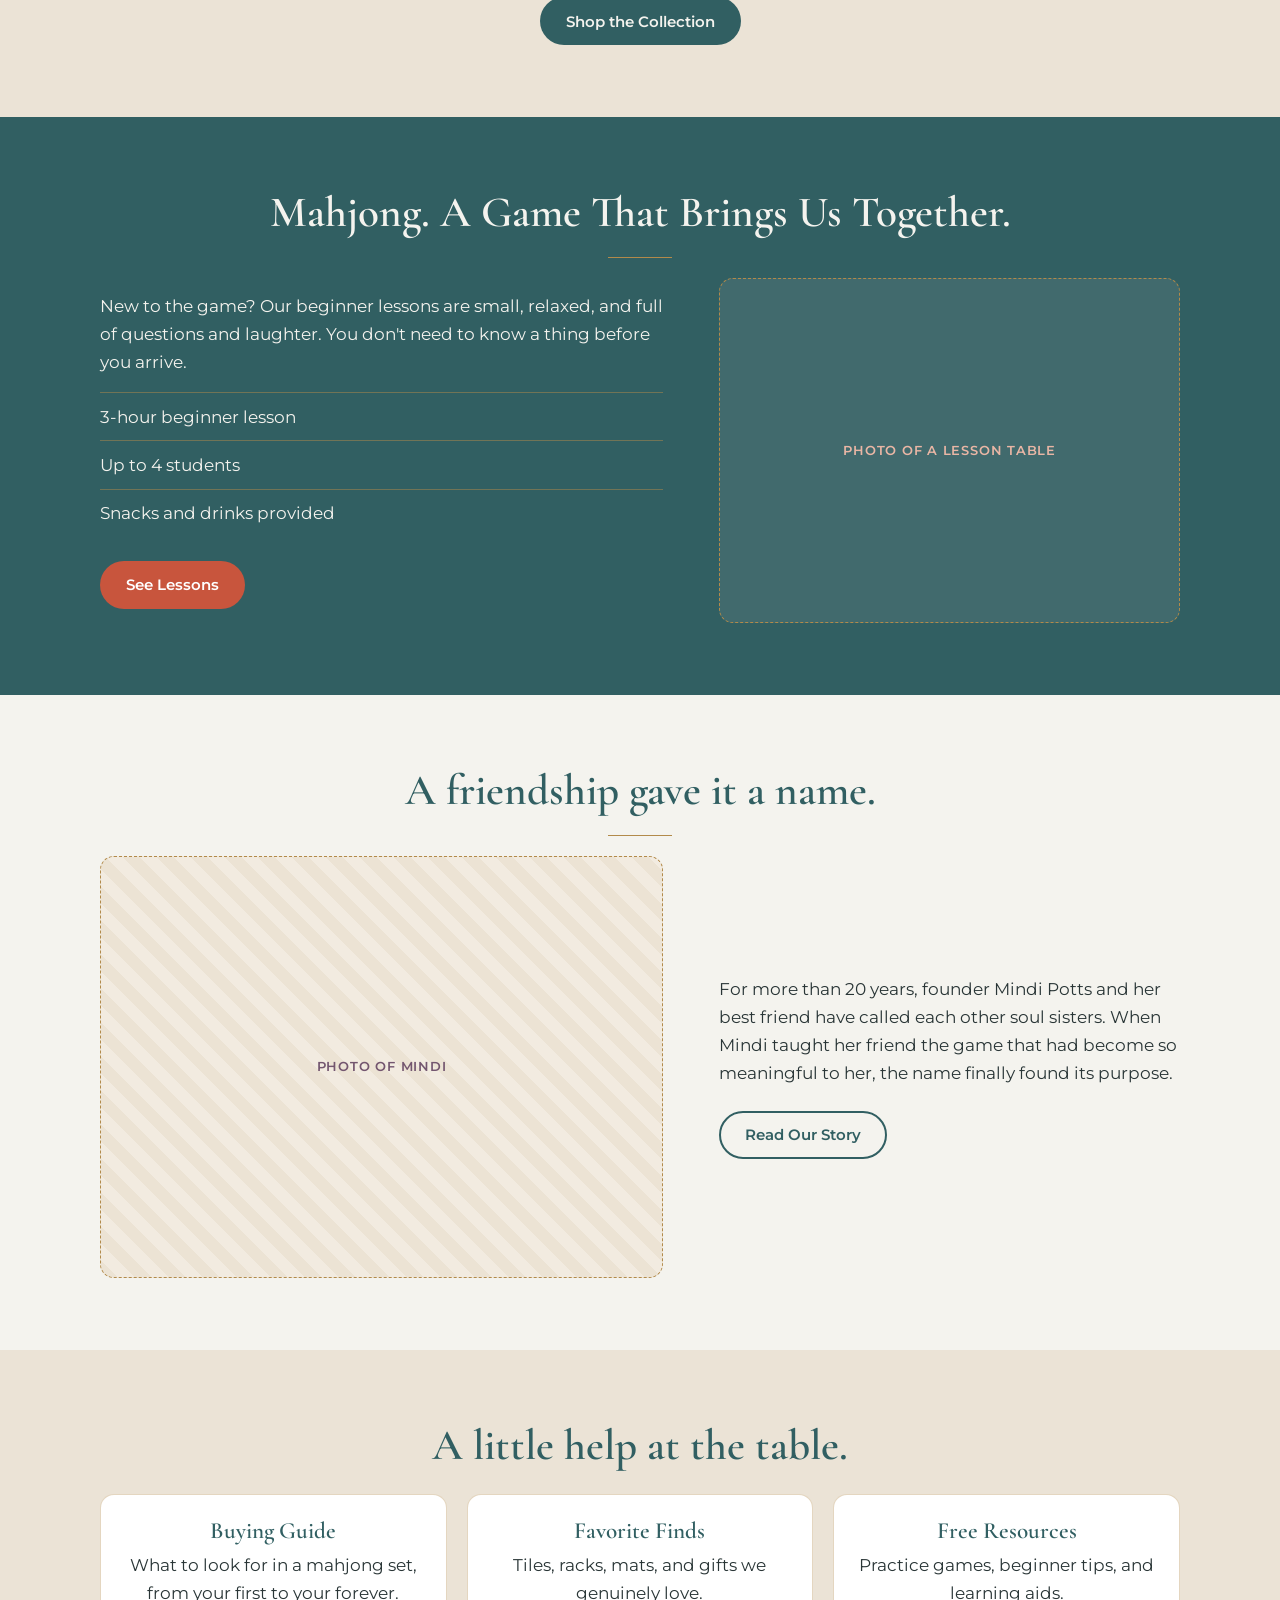
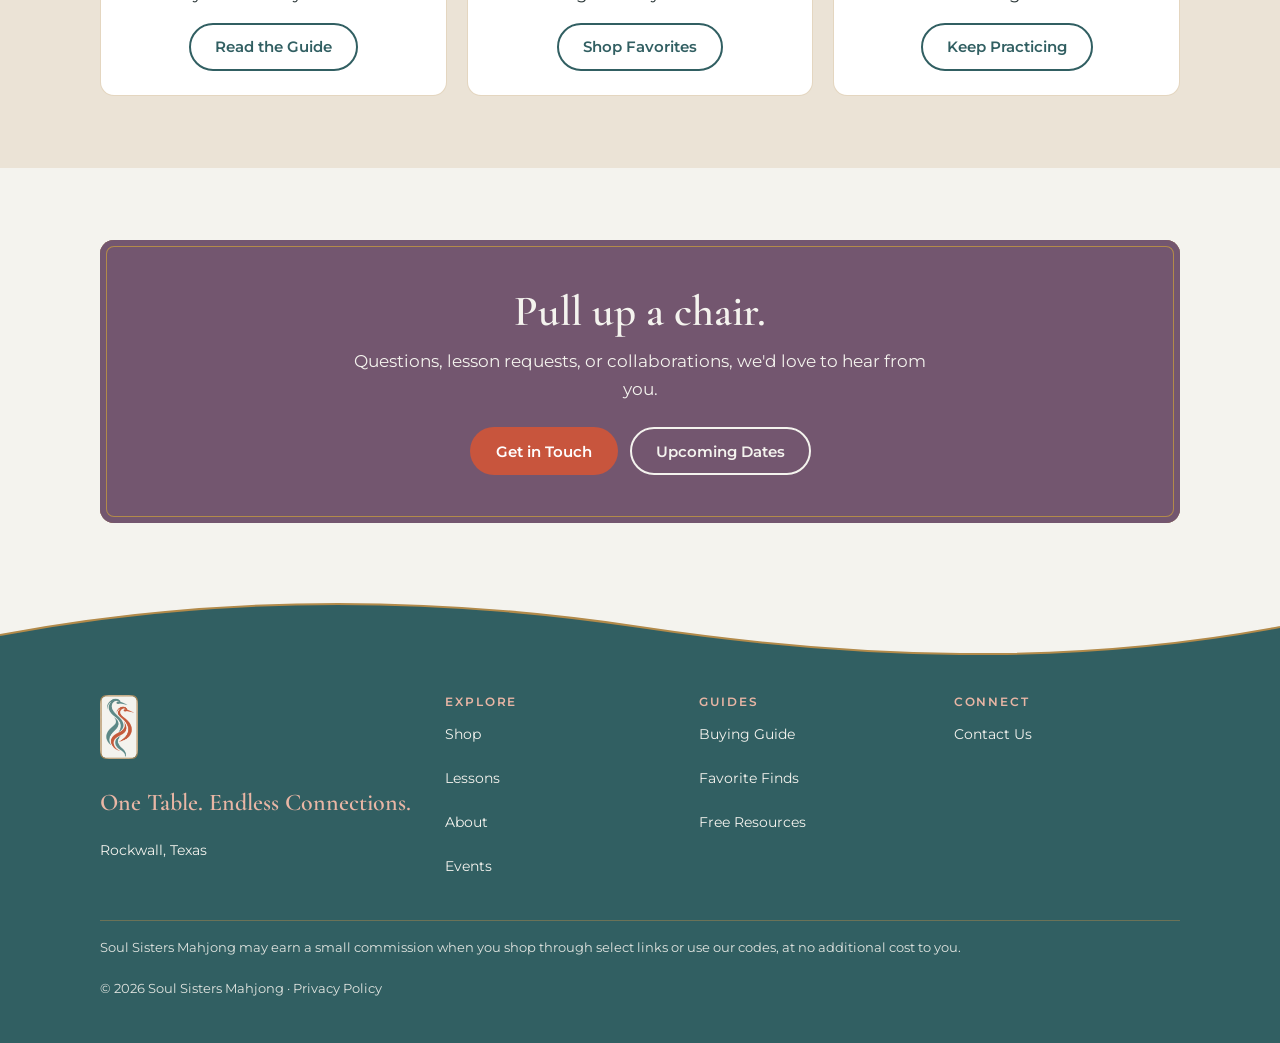
==== commit 6e2d6fd8: "Keep hero text clear of the photo at every desktop width Co-Authored-By: Claude Opus 5.5 <noreply@an" ====
--- a/index.html
+++ b/index.html
@@ -11,7 +11,7 @@
 <meta name="theme-color" content="#315F62">
 <link rel="icon" type="image/png" href="assets/ssm-icon.png">
 <link rel="preload" href="fonts/cormorant-garamond-latin-600-normal.woff2" as="font" type="font/woff2" crossorigin>
-<link rel="stylesheet" href="css/style.css?v=f7a62d55">
+<link rel="stylesheet" href="css/style.css?v=58a6c75f">
 </head>
 <body>
 <a class="skip" href="#main">Skip to content</a>
@@ -172,6 +172,6 @@
     </div>
   </div>
 </footer>
-<script src="js/site.js?v=f7a62d55"></script>
+<script src="js/site.js?v=58a6c75f"></script>
 </body>
 </html>
--- a/css/style.css
+++ b/css/style.css
@@ -249,3 +249,8 @@
 /* Hero title stacked: each line stays whole on every screen */
 h1.stack span,h1.stack em{display:block;white-space:nowrap}
 .hero-photo-layout h1.stack{font-size:clamp(2.15rem,9.6vw,4.1rem);text-wrap:nowrap}
+@media (min-width:960px){
+  .hero-photo-layout h1.stack{font-size:clamp(2.8rem,4.6vw,4.1rem)}
+  .hero-photo-layout .hero-inner > *{max-width:min(560px,42vw)}
+  .hero-photo{width:56%;-webkit-mask-image:linear-gradient(to right,transparent,#000 45%);mask-image:linear-gradient(to right,transparent,#000 45%)}
+}
